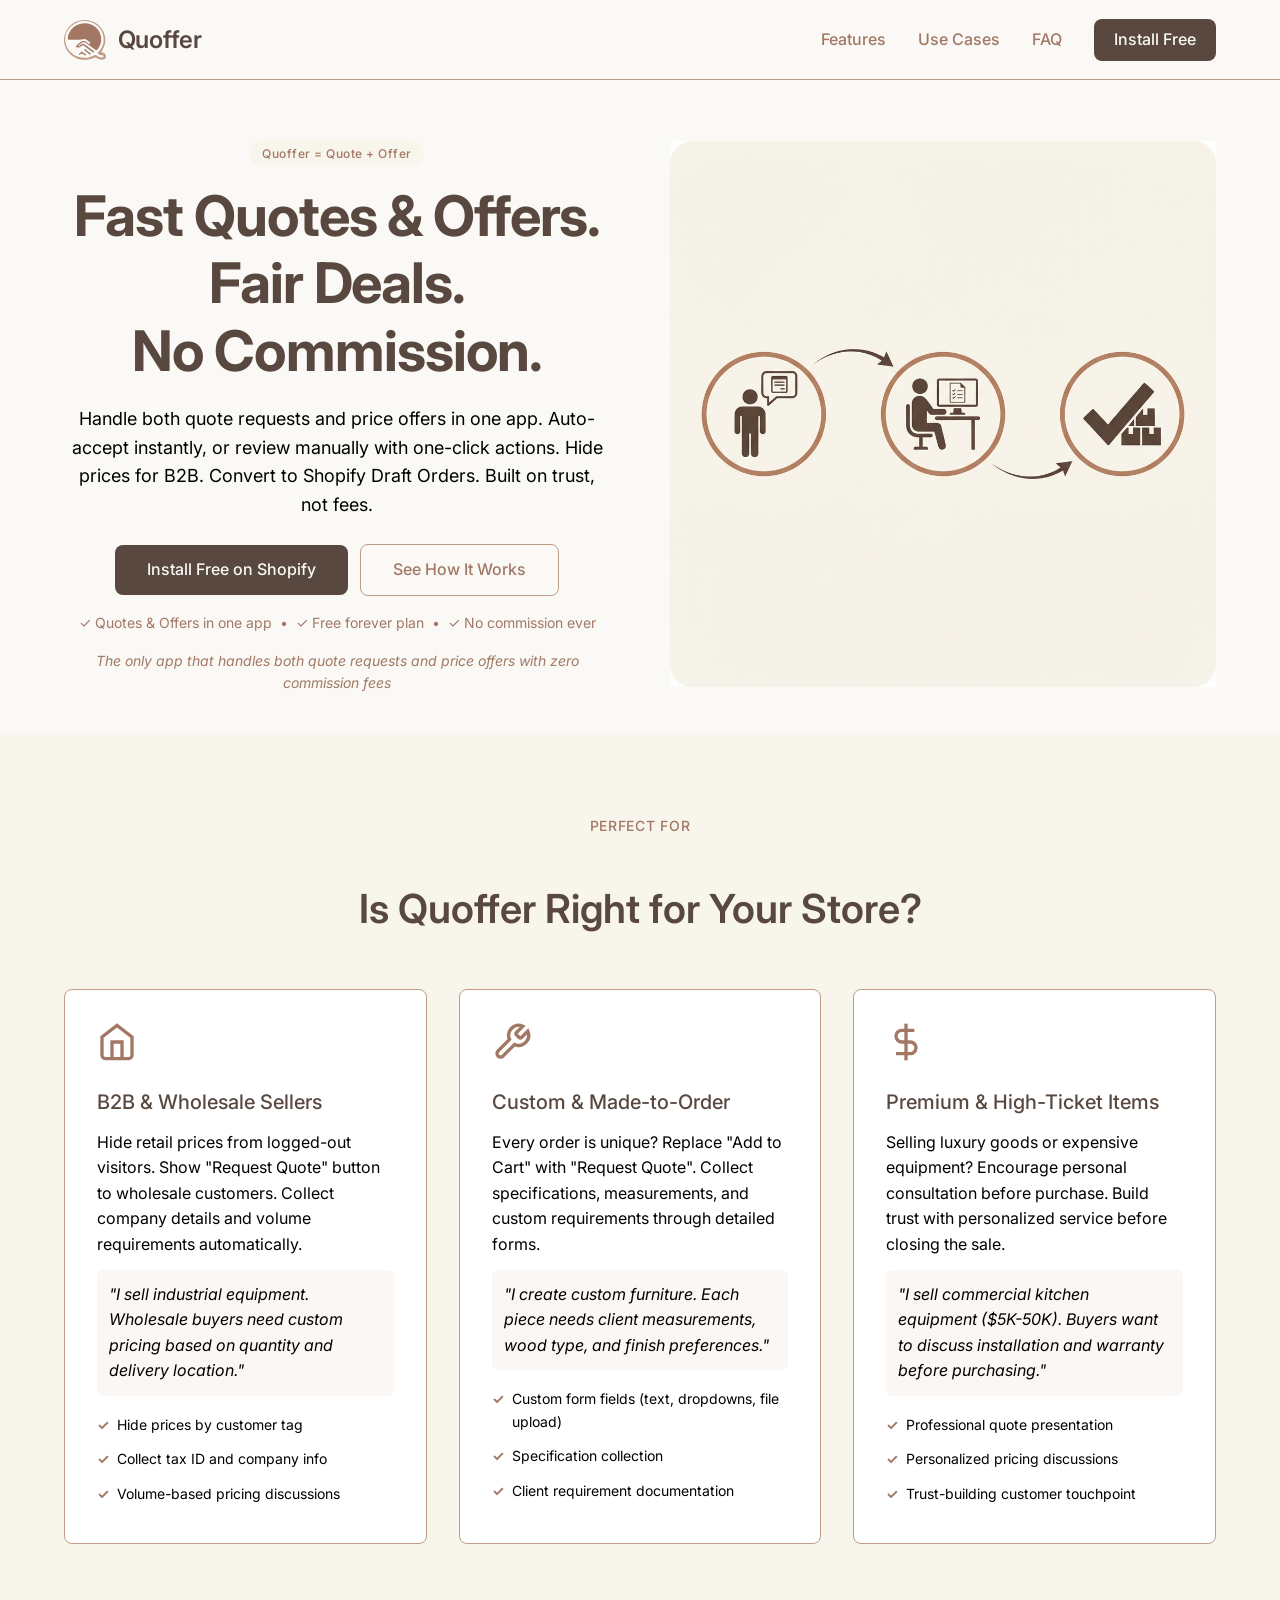
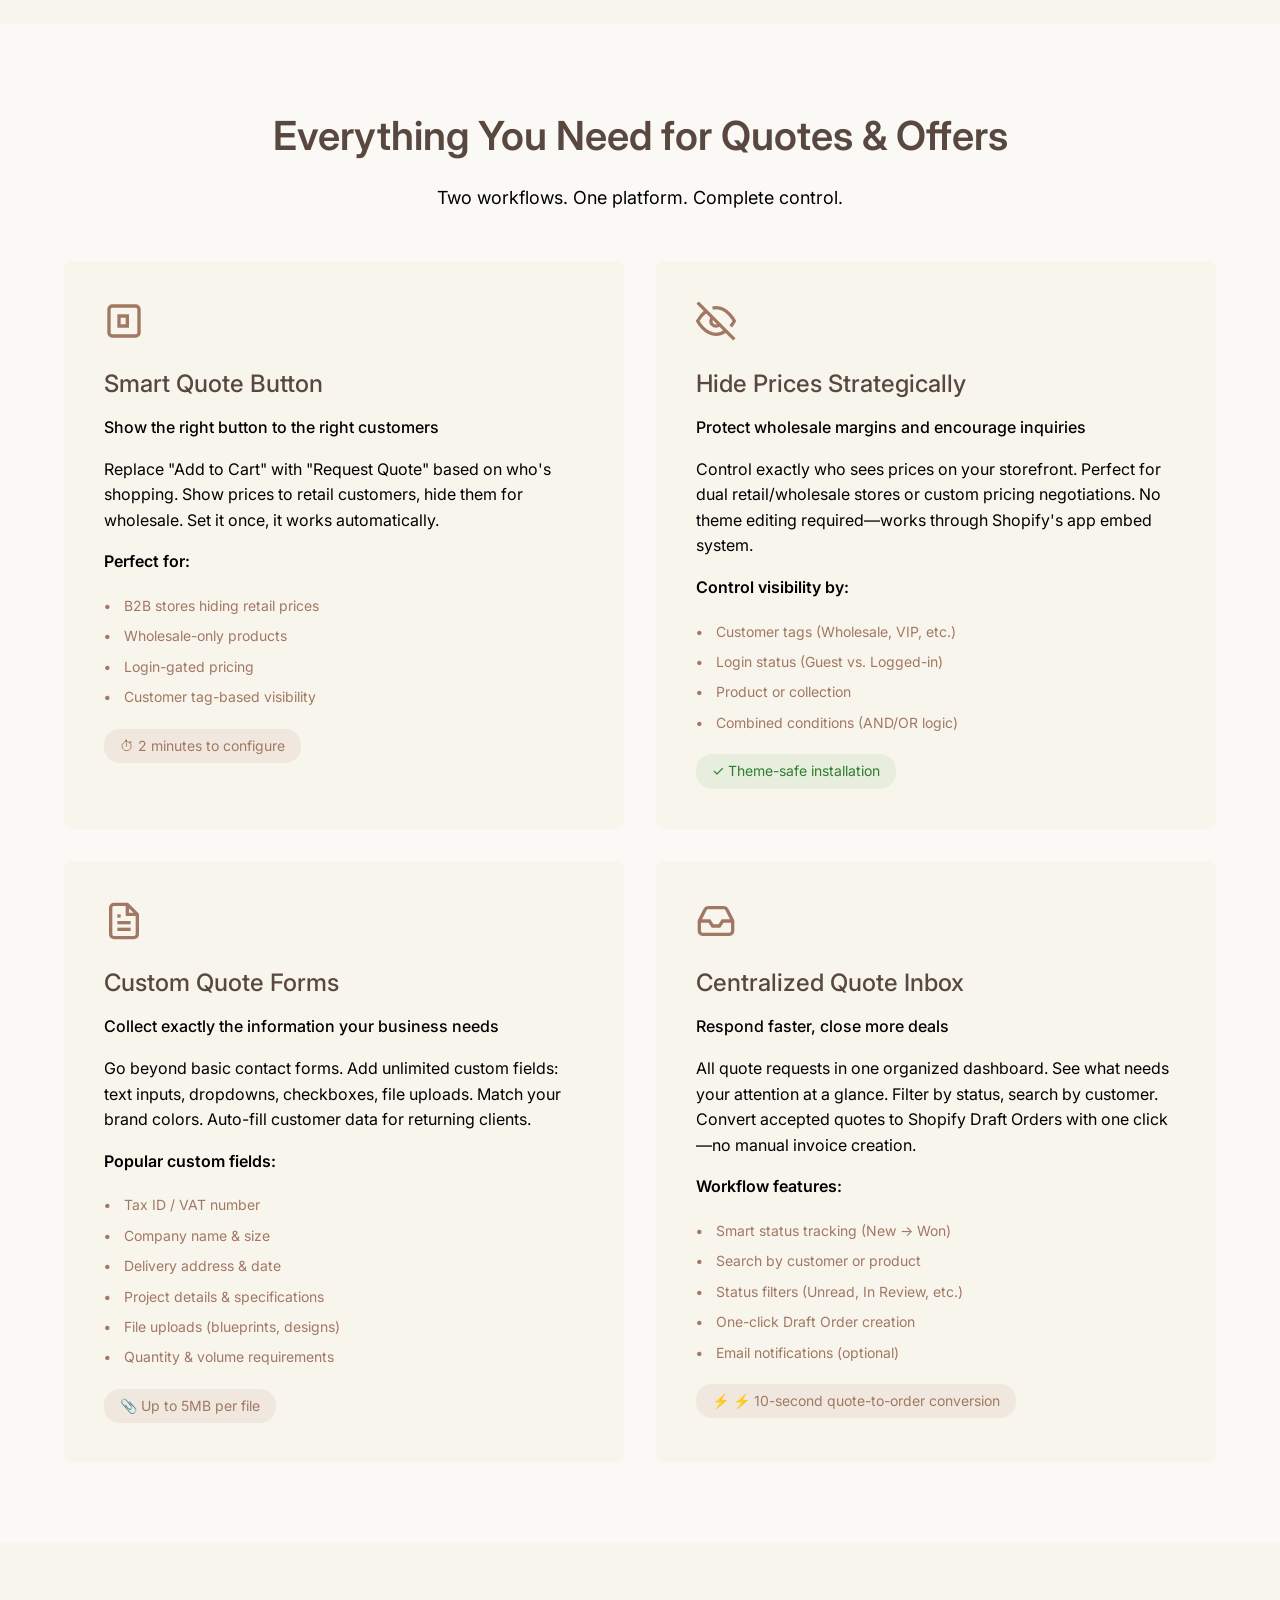
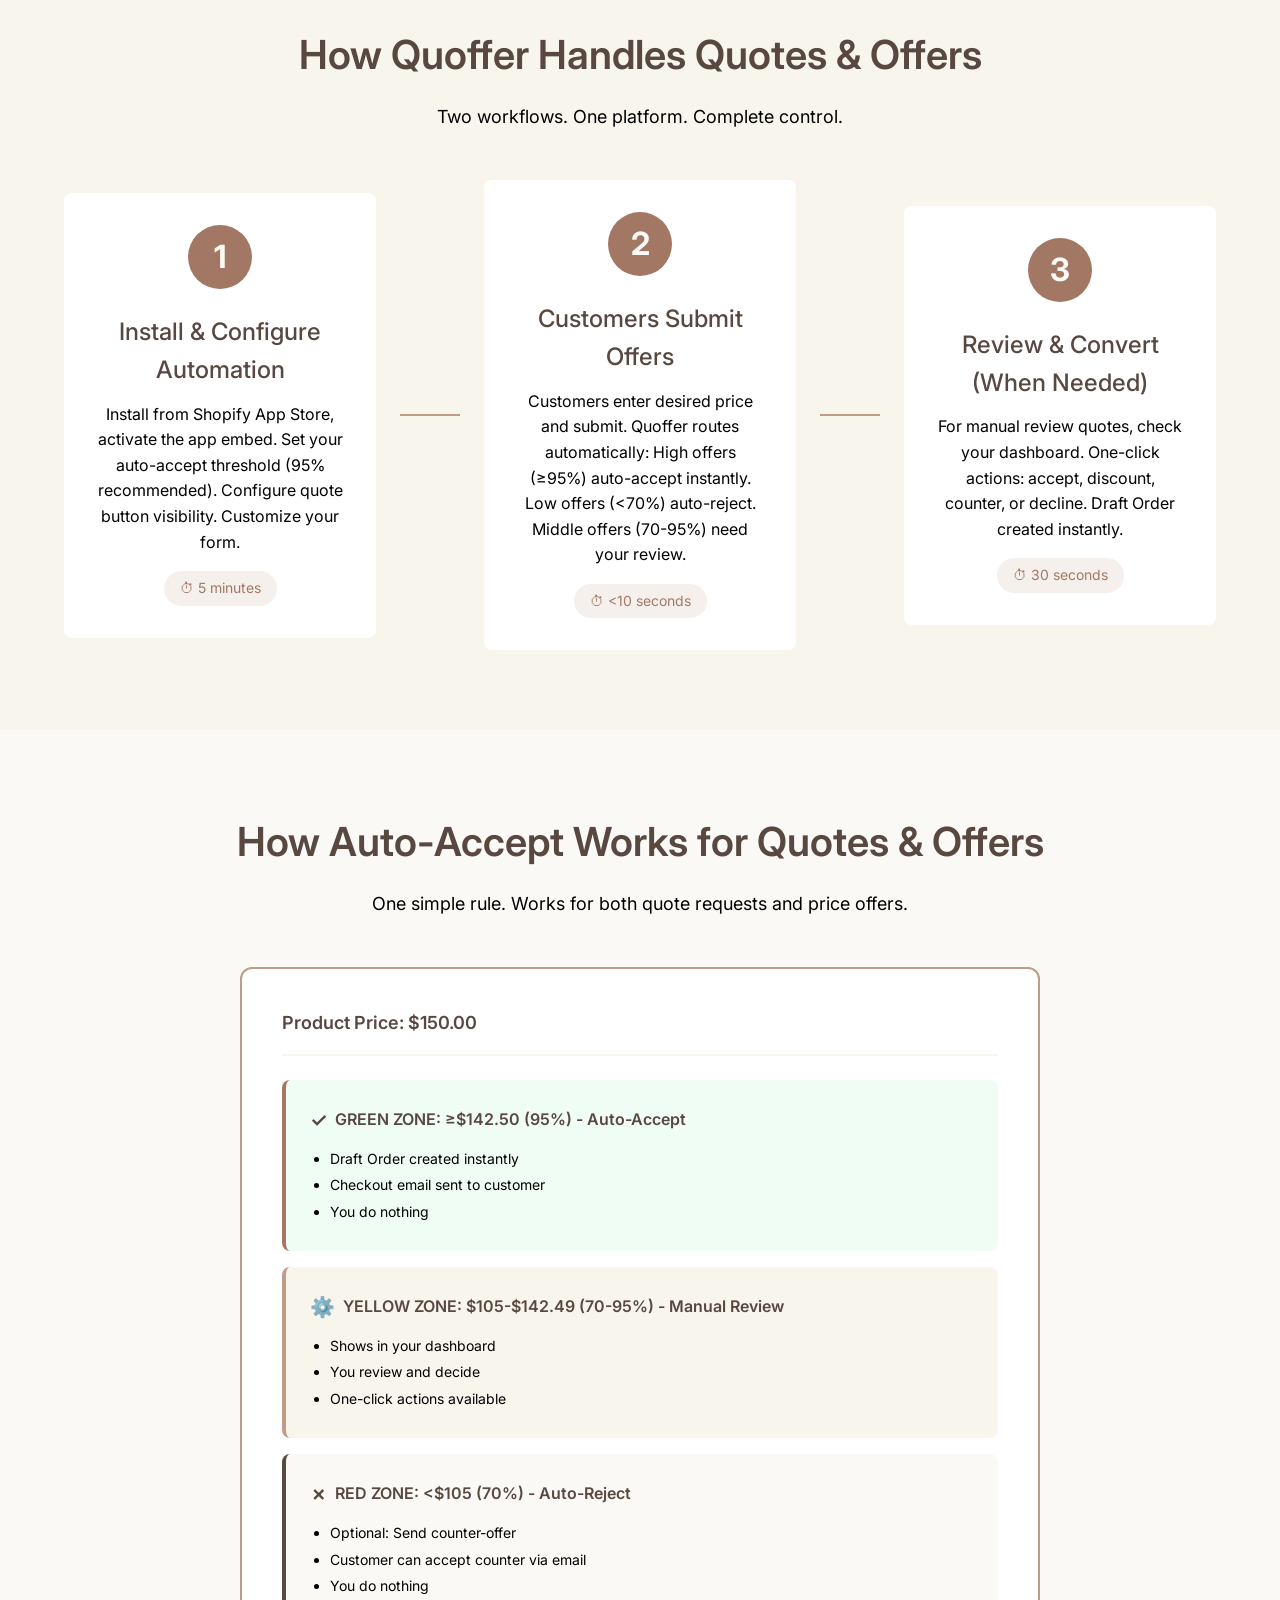
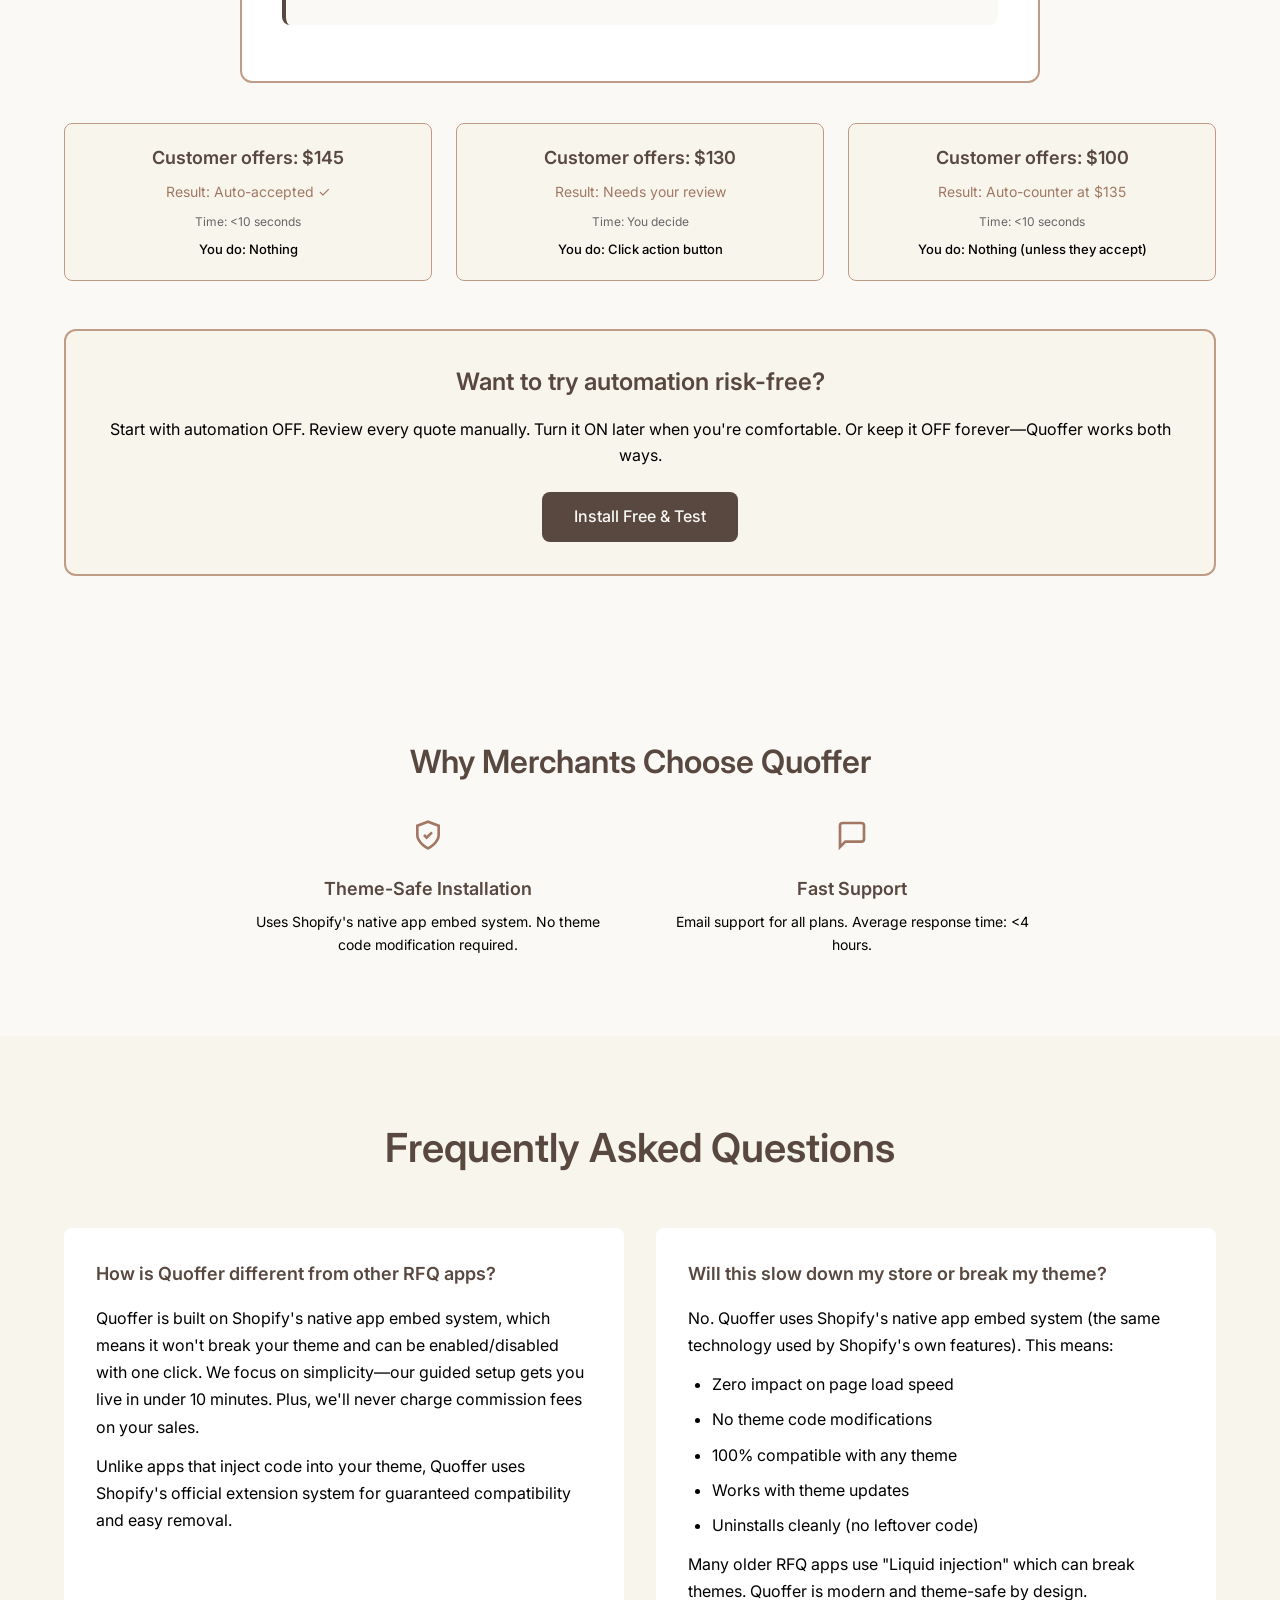
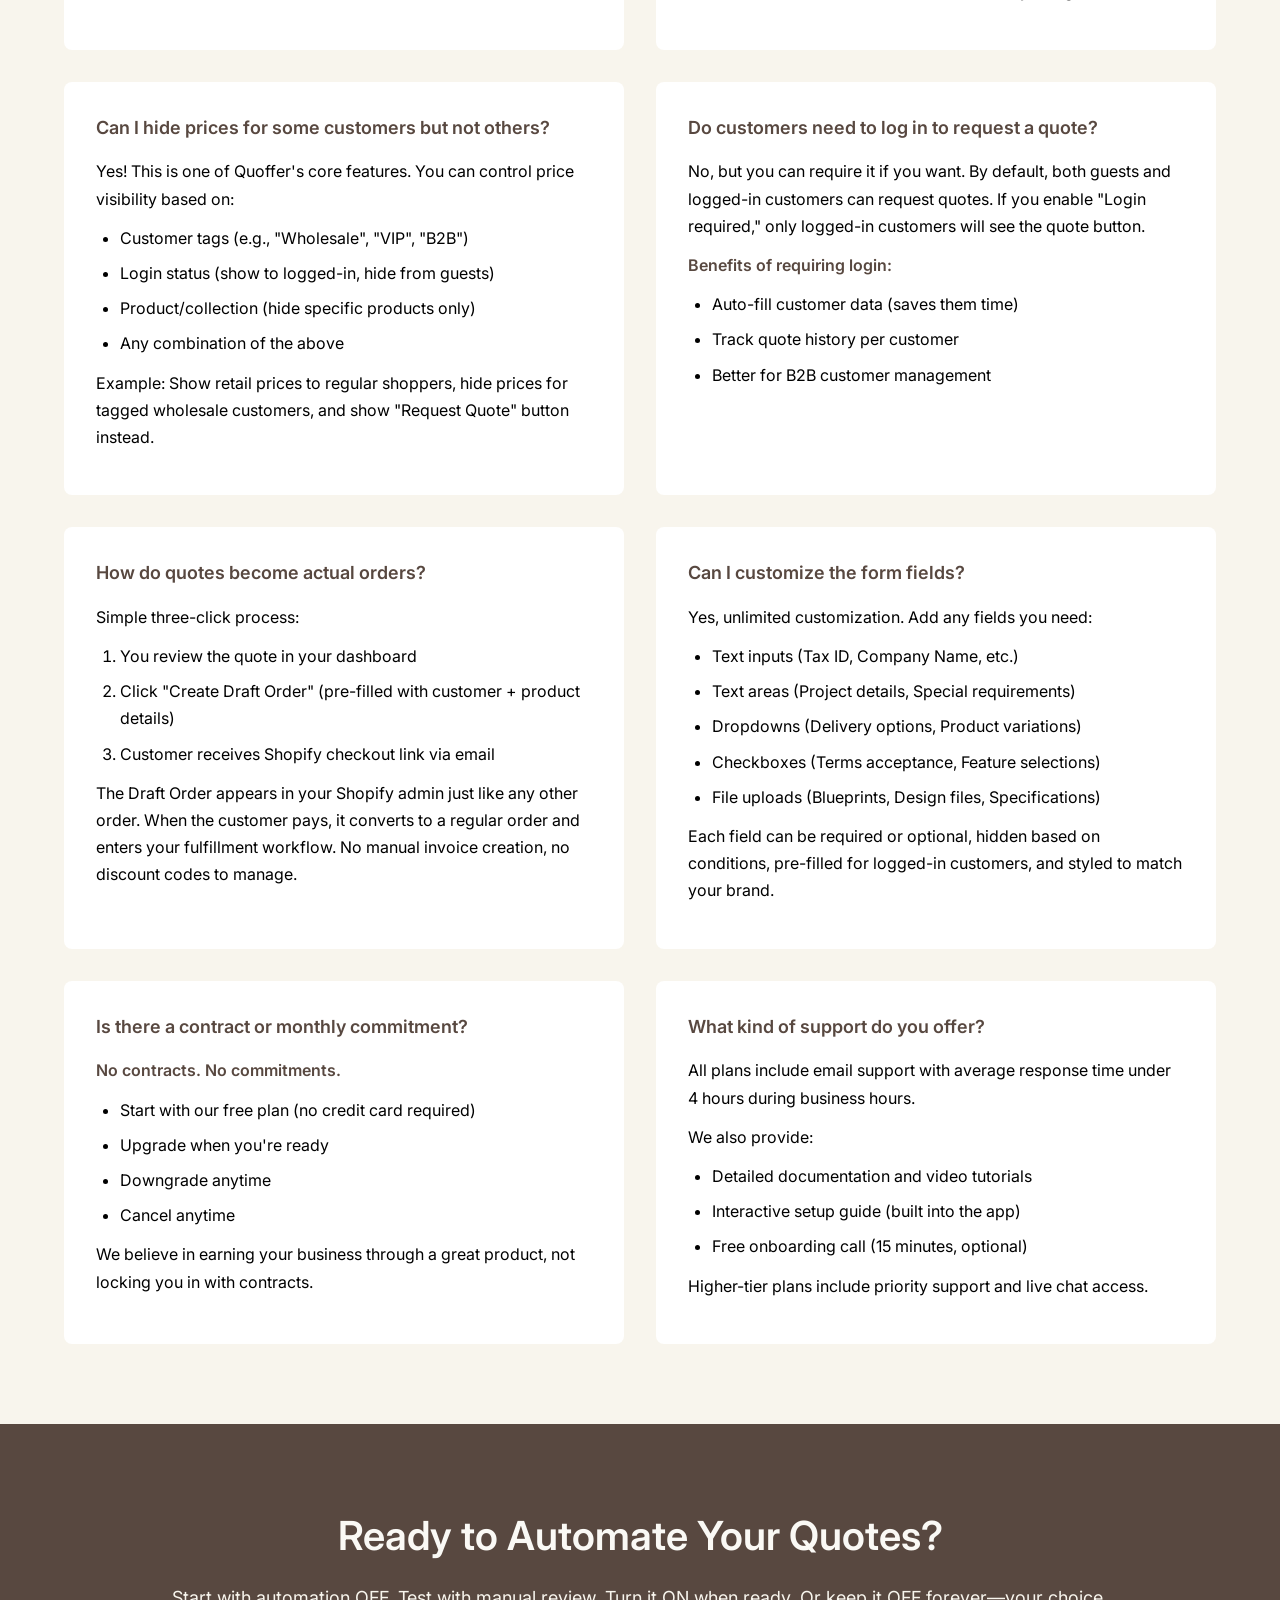
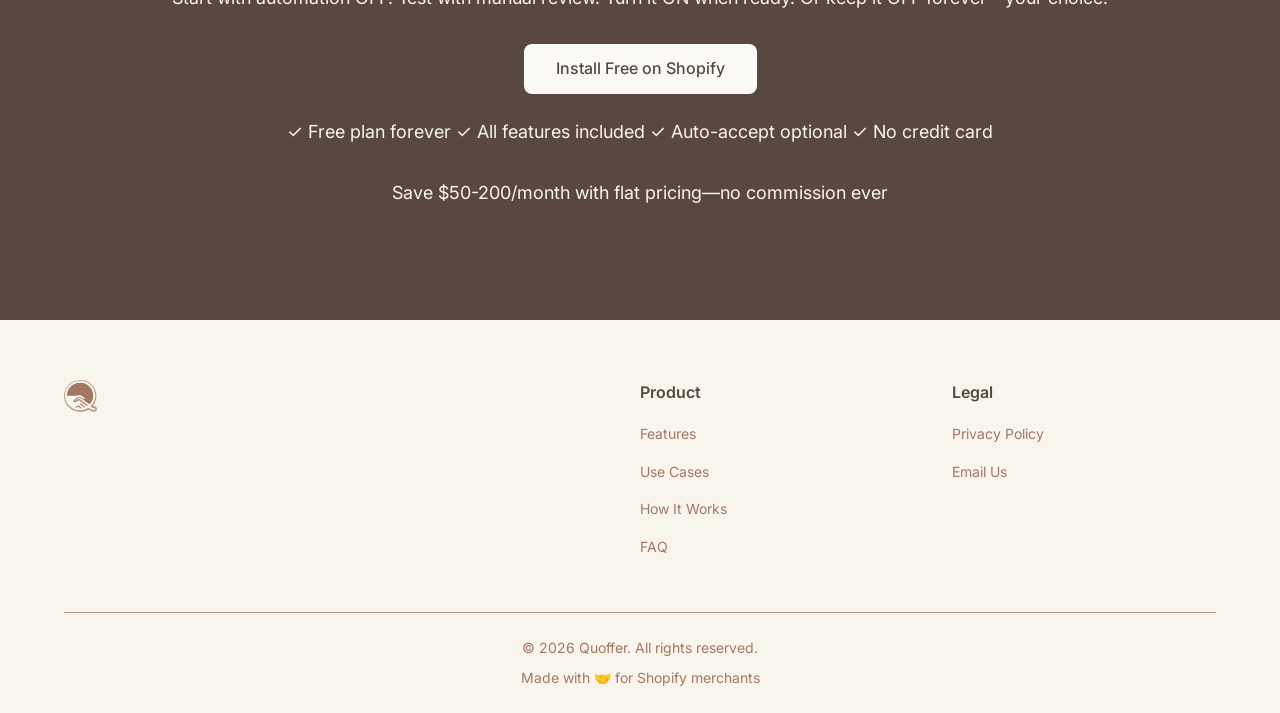
==== index.html @ 9cde5e2e "Update landing page with Quote + Offer branding - Updated hero headline: Fast Quotes & Offers. Fair " ====
<!DOCTYPE html>
<html lang="en">

<head>
    <meta charset="UTF-8">
    <meta name="viewport" content="width=device-width, initial-scale=1.0">

    <!-- Primary Meta Tags -->
    <title>Quoffer - Request for Quote App for Shopify | Hide Prices & Manage B2B Quotes</title>
    <meta name="title" content="Quoffer - Request for Quote App for Shopify | Hide Prices & Manage B2B Quotes">
    <meta name="description"
        content="Professional quote management for Shopify. Hide prices for B2B customers, collect custom requests, convert to Draft Orders. Theme-safe, 5-minute setup. Free plan available.">
    <meta name="keywords"
        content="request for quote, RFQ app, hide prices, B2B quotes, wholesale pricing, Shopify quote management, Draft Orders, theme-safe installation">

    <!-- Open Graph / Facebook -->
    <meta property="og:type" content="website">
    <meta property="og:url" content="https://quoffer.com/">
    <meta property="og:title" content="Quoffer - Request for Quote App for Shopify">
    <meta property="og:description"
        content="Hide prices for B2B customers, collect custom requests, convert to Draft Orders. Theme-safe, 5-minute setup.">
    <meta property="og:image" content="https://quoffer.com/assets/og-image.png">

    <!-- Twitter -->
    <meta property="twitter:card" content="summary_large_image">
    <meta property="twitter:url" content="https://quoffer.com/">
    <meta property="twitter:title" content="Quoffer - Request for Quote App for Shopify">
    <meta property="twitter:description"
        content="Hide prices for B2B customers, collect custom requests, convert to Draft Orders.">
    <meta property="twitter:image" content="https://quoffer.com/assets/og-image.png">

    <!-- Favicons -->
    <link rel="icon" type="image/x-icon" href="assets/favicon/favicon.ico">
    <link rel="icon" type="image/png" sizes="32x32" href="assets/favicon/favicon-32x32.png">
    <link rel="icon" type="image/png" sizes="16x16" href="assets/favicon/favicon-16x16.png">
    <link rel="apple-touch-icon" sizes="180x180" href="assets/favicon/apple-touch-icon.png">
    <link rel="manifest" href="assets/favicon/site.webmanifest">

    <!-- Fonts -->
    <link rel="preconnect" href="https://fonts.googleapis.com">
    <link rel="preconnect" href="https://fonts.gstatic.com" crossorigin>
    <link href="https://fonts.googleapis.com/css2?family=Inter:wght@400;500;600;700&display=swap" rel="stylesheet">

    <!-- Stylesheet -->
    <link rel="stylesheet" href="styles.css">

    <!-- Structured Data -->
    <script type="application/ld+json">
    {
      "@context": "https://schema.org",
      "@type": "SoftwareApplication",
      "name": "Quoffer",
      "applicationCategory": "BusinessApplication",
      "operatingSystem": "Web",
      "offers": {
        "@type": "Offer",
        "price": "0",
        "priceCurrency": "USD"
      },
      "aggregateRating": {
        "@type": "AggregateRating",
        "ratingValue": "5.0",
        "ratingCount": "100"
      },
      "description": "Professional quote management application for Shopify merchants. Hide prices, collect custom data, and convert quotes to orders seamlessly."
    }
    </script>
</head>

<body>
    <!-- Navigation -->
    <header class="nav-header" id="navigation">
        <nav class="nav-container">
            <div class="nav-logo">
                <img src="assets/Logo.svg" alt="Quoffer Logo" height="40">
                <span class="nav-logo-text">Quoffer</span>
            </div>

            <!-- Desktop Navigation -->
            <div class="nav-links">
                <a href="#features">Features</a>
                <a href="#use-cases">Use Cases</a>
                <a href="#faq">FAQ</a>
                <a href="#cta" class="nav-cta">Install Free</a>
            </div>

            <!-- Mobile Menu Button -->
            <button class="mobile-menu-btn" aria-label="Toggle menu" id="mobileMenuBtn">
                <svg class="menu-icon" width="24" height="24" viewBox="0 0 24 24" fill="none" stroke="currentColor"
                    stroke-width="2">
                    <line x1="3" y1="12" x2="21" y2="12"></line>
                    <line x1="3" y1="6" x2="21" y2="6"></line>
                    <line x1="3" y1="18" x2="21" y2="18"></line>
                </svg>
                <svg class="close-icon hidden" width="24" height="24" viewBox="0 0 24 24" fill="none"
                    stroke="currentColor" stroke-width="2">
                    <line x1="18" y1="6" x2="6" y2="18"></line>
                    <line x1="6" y1="6" x2="18" y2="18"></line>
                </svg>
            </button>
        </nav>

        <!-- Mobile Menu -->
        <div class="mobile-menu hidden" id="mobileMenu">
            <a href="#features">Features</a>
            <a href="#use-cases">Use Cases</a>
            <a href="#faq">FAQ</a>
            <a href="#cta" class="mobile-cta">Install Free</a>
        </div>
    </header>

    <main>
        <!-- Hero Section -->
        <section class="hero-section">
            <div class="container">
                <div class="hero-wrapper">
                    <div class="hero-content">
                        <div class="brand-explainer">Quoffer = Quote + Offer</div>
                        <h1 class="hero-title">Fast Quotes & Offers.<br>Fair Deals.<br>No Commission.</h1>
                        <p class="hero-subtitle">
                            Handle both quote requests and price offers in one app.
                            Auto-accept instantly, or review manually with one-click actions.
                            Hide prices for B2B. Convert to Shopify Draft Orders.
                            Built on trust, not fees.
                        </p>
                        <div class="cta-group">
                            <a href="#cta" class="btn btn-primary">Install Free on Shopify</a>
                            <a href="#how-it-works" class="btn btn-secondary">See How It Works</a>
                        </div>
                        <p class="trust-line">✓ Quotes & Offers in one app &nbsp;•&nbsp; ✓ Free forever plan
                            &nbsp;•&nbsp; ✓ No commission ever</p>
                        <p class="social-proof">The only app that handles both quote requests and price offers with zero
                            commission fees</p>
                    </div>
                    <div class="hero-visual">
                        <img src="assets/hero-workflow.png"
                            alt="Quoffer handling both quote requests and price offers in one unified platform"
                            loading="eager">
                    </div>
                </div>
            </div>
        </section>

        <!-- Use Cases Section -->
        <section class="use-cases-section" id="use-cases">
            <div class="container">
                <p class="section-label">Perfect For</p>
                <h2 class="section-heading">Is Quoffer Right for Your Store?</h2>

                <div class="use-cases-grid">
                    <!-- Use Case 1: B2B & Wholesale -->
                    <div class="use-case-card">
                        <svg class="use-case-icon" width="40" height="40" viewBox="0 0 24 24" fill="none"
                            stroke="currentColor" stroke-width="2">
                            <path d="M3 9l9-7 9 7v11a2 2 0 0 1-2 2H5a2 2 0 0 1-2-2z"></path>
                            <polyline points="9 22 9 12 15 12 15 22"></polyline>
                        </svg>
                        <h3>B2B & Wholesale Sellers</h3>
                        <p>Hide retail prices from logged-out visitors. Show "Request Quote" button to wholesale
                            customers. Collect company details and volume requirements automatically.</p>
                        <p class="use-case-example">"I sell industrial equipment. Wholesale buyers need custom pricing
                            based on quantity and delivery location."</p>
                        <ul class="use-case-list">
                            <li>Hide prices by customer tag</li>
                            <li>Collect tax ID and company info</li>
                            <li>Volume-based pricing discussions</li>
                        </ul>
                    </div>

                    <!-- Use Case 2: Custom Products -->
                    <div class="use-case-card">
                        <svg class="use-case-icon" width="40" height="40" viewBox="0 0 24 24" fill="none"
                            stroke="currentColor" stroke-width="2">
                            <path
                                d="M14.7 6.3a1 1 0 0 0 0 1.4l1.6 1.6a1 1 0 0 0 1.4 0l3.77-3.77a6 6 0 0 1-7.94 7.94l-6.91 6.91a2.12 2.12 0 0 1-3-3l6.91-6.91a6 6 0 0 1 7.94-7.94l-3.76 3.76z">
                            </path>
                        </svg>
                        <h3>Custom & Made-to-Order</h3>
                        <p>Every order is unique? Replace "Add to Cart" with "Request Quote". Collect specifications,
                            measurements, and custom requirements through detailed forms.</p>
                        <p class="use-case-example">"I create custom furniture. Each piece needs client measurements,
                            wood type, and finish preferences."</p>
                        <ul class="use-case-list">
                            <li>Custom form fields (text, dropdowns, file upload)</li>
                            <li>Specification collection</li>
                            <li>Client requirement documentation</li>
                        </ul>
                    </div>

                    <!-- Use Case 3: High-Value Items -->
                    <div class="use-case-card">
                        <svg class="use-case-icon" width="40" height="40" viewBox="0 0 24 24" fill="none"
                            stroke="currentColor" stroke-width="2">
                            <line x1="12" y1="1" x2="12" y2="23"></line>
                            <path d="M17 5H9.5a3.5 3.5 0 0 0 0 7h5a3.5 3.5 0 0 1 0 7H6"></path>
                        </svg>
                        <h3>Premium & High-Ticket Items</h3>
                        <p>Selling luxury goods or expensive equipment? Encourage personal consultation before purchase.
                            Build trust with personalized service before closing the sale.</p>
                        <p class="use-case-example">"I sell commercial kitchen equipment ($5K-50K). Buyers want to
                            discuss installation and warranty before purchasing."</p>
                        <ul class="use-case-list">
                            <li>Professional quote presentation</li>
                            <li>Personalized pricing discussions</li>
                            <li>Trust-building customer touchpoint</li>
                        </ul>
                    </div>
                </div>
            </div>
        </section>

        <!-- Features Grid -->
        <section class="features-section" id="features">
            <div class="container">
                <h2 class="section-heading">Everything You Need for Quotes & Offers</h2>
                <p class="section-subheading">Two workflows. One platform. Complete control.</p>

                <div class="features-grid">
                    <!-- Feature 1 -->
                    <div class="feature-card">
                        <svg class="feature-icon" width="40" height="40" viewBox="0 0 24 24" fill="none"
                            stroke="currentColor" stroke-width="2">
                            <path d="M9 9h5v6H9z"></path>
                            <path d="M3 5a2 2 0 0 1 2-2h14a2 2 0 0 1 2 2v14a2 2 0 0 1-2 2H5a2 2 0 0 1-2-2V5z"></path>
                        </svg>
                        <h3>Smart Quote Button</h3>
                        <p class="benefit-headline">Show the right button to the right customers</p>
                        <p>Replace "Add to Cart" with "Request Quote" based on who's shopping. Show prices to retail
                            customers, hide them for wholesale. Set it once, it works automatically.</p>
                        <p class="feature-details-label">Perfect for:</p>
                        <ul class="feature-list">
                            <li>B2B stores hiding retail prices</li>
                            <li>Wholesale-only products</li>
                            <li>Login-gated pricing</li>
                            <li>Customer tag-based visibility</li>
                        </ul>
                        <span class="setup-badge">⏱ 2 minutes to configure</span>
                    </div>

                    <!-- Feature 2 -->
                    <div class="feature-card">
                        <svg class="feature-icon" width="40" height="40" viewBox="0 0 24 24" fill="none"
                            stroke="currentColor" stroke-width="2">
                            <path
                                d="M17.94 17.94A10.07 10.07 0 0 1 12 20c-7 0-11-8-11-8a18.45 18.45 0 0 1 5.06-5.94M9.9 4.24A9.12 9.12 0 0 1 12 4c7 0 11 8 11 8a18.5 18.5 0 0 1-2.16 3.19m-6.72-1.07a3 3 0 1 1-4.24-4.24">
                            </path>
                            <line x1="1" y1="1" x2="23" y2="23"></line>
                        </svg>
                        <h3>Hide Prices Strategically</h3>
                        <p class="benefit-headline">Protect wholesale margins and encourage inquiries</p>
                        <p>Control exactly who sees prices on your storefront. Perfect for dual retail/wholesale stores
                            or custom pricing negotiations. No theme editing required—works through Shopify's app embed
                            system.</p>
                        <p class="feature-details-label">Control visibility by:</p>
                        <ul class="feature-list">
                            <li>Customer tags (Wholesale, VIP, etc.)</li>
                            <li>Login status (Guest vs. Logged-in)</li>
                            <li>Product or collection</li>
                            <li>Combined conditions (AND/OR logic)</li>
                        </ul>
                        <span class="setup-badge theme-safe">✓ Theme-safe installation</span>
                    </div>

                    <!-- Feature 3 -->
                    <div class="feature-card">
                        <svg class="feature-icon" width="40" height="40" viewBox="0 0 24 24" fill="none"
                            stroke="currentColor" stroke-width="2">
                            <path d="M14 2H6a2 2 0 0 0-2 2v16a2 2 0 0 0 2 2h12a2 2 0 0 0 2-2V8z"></path>
                            <polyline points="14 2 14 8 20 8"></polyline>
                            <line x1="16" y1="13" x2="8" y2="13"></line>
                            <line x1="16" y1="17" x2="8" y2="17"></line>
                            <polyline points="10 9 9 9 8 9"></polyline>
                        </svg>
                        <h3>Custom Quote Forms</h3>
                        <p class="benefit-headline">Collect exactly the information your business needs</p>
                        <p>Go beyond basic contact forms. Add unlimited custom fields: text inputs, dropdowns,
                            checkboxes, file uploads. Match your brand colors. Auto-fill customer data for returning
                            clients.</p>
                        <p class="feature-details-label">Popular custom fields:</p>
                        <ul class="feature-list">
                            <li>Tax ID / VAT number</li>
                            <li>Company name & size</li>
                            <li>Delivery address & date</li>
                            <li>Project details & specifications</li>
                            <li>File uploads (blueprints, designs)</li>
                            <li>Quantity & volume requirements</li>
                        </ul>
                        <span class="setup-badge">📎 Up to 5MB per file</span>
                    </div>

                    <!-- Feature 4 -->
                    <div class="feature-card">
                        <svg class="feature-icon" width="40" height="40" viewBox="0 0 24 24" fill="none"
                            stroke="currentColor" stroke-width="2">
                            <polyline points="22 12 16 12 14 15 10 15 8 12 2 12"></polyline>
                            <path
                                d="M5.45 5.11L2 12v6a2 2 0 0 0 2 2h16a2 2 0 0 0 2-2v-6l-3.45-6.89A2 2 0 0 0 16.76 4H7.24a2 2 0 0 0-1.79 1.11z">
                            </path>
                        </svg>
                        <h3>Centralized Quote Inbox</h3>
                        <p class="benefit-headline">Respond faster, close more deals</p>
                        <p>All quote requests in one organized dashboard. See what needs your attention at a glance.
                            Filter by status, search by customer. Convert accepted quotes to Shopify Draft Orders with
                            one click—no manual invoice creation.</p>
                        <p class="feature-details-label">Workflow features:</p>
                        <ul class="feature-list">
                            <li>Smart status tracking (New → Won)</li>
                            <li>Search by customer or product</li>
                            <li>Status filters (Unread, In Review, etc.)</li>
                            <li>One-click Draft Order creation</li>
                            <li>Email notifications (optional)</li>
                        </ul>
                        <span class="setup-badge speed">⚡ 10-second quote-to-order conversion</span>
                    </div>
                </div>
            </div>
        </section>

        <!-- How It Works -->
        <section class="how-it-works-section" id="how-it-works">
            <div class="container">
                <h2 class="section-heading">How Quoffer Handles Quotes & Offers</h2>
                <p class="section-subheading">Two workflows. One platform. Complete control.</p>

                <div class="steps-container">
                    <div class="step-card">
                        <div class="step-number">1</div>
                        <h3>Install & Configure Automation</h3>
                        <p>Install from Shopify App Store, activate the app embed. Set your auto-accept threshold (95%
                            recommended). Configure quote button visibility. Customize your form.</p>
                        <span class="time-badge">⏱ 5 minutes</span>
                    </div>

                    <div class="step-connector"></div>

                    <div class="step-card">
                        <div class="step-number">2</div>
                        <h3>Customers Submit Offers</h3>
                        <p>Customers enter desired price and submit. Quoffer routes automatically: High offers (≥95%)
                            auto-accept instantly. Low offers (&lt;70%) auto-reject. Middle offers (70-95%) need your
                            review.</p>
                        <span class="time-badge">⏱ &lt;10 seconds</span>
                    </div>

                    <div class="step-connector"></div>

                    <div class="step-card">
                        <div class="step-number">3</div>
                        <h3>Review & Convert (When Needed)</h3>
                        <p>For manual review quotes, check your dashboard. One-click actions: accept, discount, counter,
                            or decline. Draft Order created instantly.</p>
                        <span class="time-badge">⏱ 30 seconds</span>
                    </div>
                </div>
            </div>
        </section>

        <!-- Automation Explainer Section -->
        <section class="automation-explainer-section">
            <div class="container">
                <h2 class="section-heading">How Auto-Accept Works for Quotes & Offers</h2>
                <p class="section-subheading">One simple rule. Works for both quote requests and price offers.</p>

                <div class="threshold-diagram">
                    <div class="threshold-product">Product Price: $150.00</div>

                    <div class="zone-card green">
                        <div class="zone-title">
                            <span class="zone-icon">✓</span>
                            <span>GREEN ZONE: ≥$142.50 (95%) - Auto-Accept</span>
                        </div>
                        <div class="zone-description">
                            <ul>
                                <li>Draft Order created instantly</li>
                                <li>Checkout email sent to customer</li>
                                <li>You do nothing</li>
                            </ul>
                        </div>
                    </div>

                    <div class="zone-card yellow">
                        <div class="zone-title">
                            <span class="zone-icon">⚙️</span>
                            <span>YELLOW ZONE: $105-$142.49 (70-95%) - Manual Review</span>
                        </div>
                        <div class="zone-description">
                            <ul>
                                <li>Shows in your dashboard</li>
                                <li>You review and decide</li>
                                <li>One-click actions available</li>
                            </ul>
                        </div>
                    </div>

                    <div class="zone-card red">
                        <div class="zone-title">
                            <span class="zone-icon">✗</span>
                            <span>RED ZONE: &lt;$105 (70%) - Auto-Reject</span>
                        </div>
                        <div class="zone-description">
                            <ul>
                                <li>Optional: Send counter-offer</li>
                                <li>Customer can accept counter via email</li>
                                <li>You do nothing</li>
                            </ul>
                        </div>
                    </div>
                </div>

                <div class="automation-examples">
                    <div class="example-card">
                        <div class="example-offer">Customer offers: $145</div>
                        <div class="example-result">Result: Auto-accepted ✓</div>
                        <div class="example-time">Time: &lt;10 seconds</div>
                        <div class="example-action">You do: Nothing</div>
                    </div>
                    <div class="example-card">
                        <div class="example-offer">Customer offers: $130</div>
                        <div class="example-result">Result: Needs your review</div>
                        <div class="example-time">Time: You decide</div>
                        <div class="example-action">You do: Click action button</div>
                    </div>
                    <div class="example-card">
                        <div class="example-offer">Customer offers: $100</div>
                        <div class="example-result">Result: Auto-counter at $135</div>
                        <div class="example-time">Time: &lt;10 seconds</div>
                        <div class="example-action">You do: Nothing (unless they accept)</div>
                    </div>
                </div>

                <div class="automation-cta-box">
                    <h3>Want to try automation risk-free?</h3>
                    <p>Start with automation OFF. Review every quote manually. Turn it ON later when you're comfortable.
                        Or keep it OFF forever—Quoffer works both ways.</p>
                    <a href="#cta" class="btn btn-primary">Install Free & Test</a>
                </div>
            </div>
        </section>

        <!-- Social Proof Section -->
        <section class="social-proof-section">
            <div class="container">
                <h2 class="section-heading-small">Why Merchants Choose Quoffer</h2>

                <div class="trust-badges-grid-two">
                    <div class="trust-badge">
                        <svg class="trust-icon" width="32" height="32" viewBox="0 0 24 24" fill="none"
                            stroke="currentColor" stroke-width="2">
                            <path d="M12 22s8-4 8-10V5l-8-3-8 3v7c0 6 8 10 8 10z"></path>
                            <path d="M9 12l2 2 4-4"></path>
                        </svg>
                        <h4>Theme-Safe Installation</h4>
                        <p>Uses Shopify's native app embed system. No theme code modification required.</p>
                    </div>

                    <div class="trust-badge">
                        <svg class="trust-icon" width="32" height="32" viewBox="0 0 24 24" fill="none"
                            stroke="currentColor" stroke-width="2">
                            <path d="M21 15a2 2 0 0 1-2 2H7l-4 4V5a2 2 0 0 1 2-2h14a2 2 0 0 1 2 2z"></path>
                        </svg>
                        <h4>Fast Support</h4>
                        <p>Email support for all plans. Average response time: &lt;4 hours.</p>
                    </div>
                </div>
            </div>
        </section>

        <!-- FAQ Section -->
        <section class="faq-section" id="faq">
            <div class="container">
                <h2 class="section-heading">Frequently Asked Questions</h2>

                <div class="faq-grid">
                    <div class="faq-item">
                        <h3 class="faq-question">How is Quoffer different from other RFQ apps?</h3>
                        <div class="faq-answer">
                            <p>Quoffer is built on Shopify's native app embed system, which means it won't break your
                                theme and can be enabled/disabled with one click. We focus on simplicity—our guided
                                setup gets you live in under 10 minutes. Plus, we'll never charge commission fees on
                                your sales.</p>
                            <p>Unlike apps that inject code into your theme, Quoffer uses Shopify's official extension
                                system for guaranteed compatibility and easy removal.</p>
                        </div>
                    </div>

                    <div class="faq-item">
                        <h3 class="faq-question">Will this slow down my store or break my theme?</h3>
                        <div class="faq-answer">
                            <p>No. Quoffer uses Shopify's native app embed system (the same technology used by Shopify's
                                own features). This means:</p>
                            <ul>
                                <li>Zero impact on page load speed</li>
                                <li>No theme code modifications</li>
                                <li>100% compatible with any theme</li>
                                <li>Works with theme updates</li>
                                <li>Uninstalls cleanly (no leftover code)</li>
                            </ul>
                            <p>Many older RFQ apps use "Liquid injection" which can break themes. Quoffer is modern and
                                theme-safe by design.</p>
                        </div>
                    </div>

                    <div class="faq-item">
                        <h3 class="faq-question">Can I hide prices for some customers but not others?</h3>
                        <div class="faq-answer">
                            <p>Yes! This is one of Quoffer's core features. You can control price visibility based on:
                            </p>
                            <ul>
                                <li>Customer tags (e.g., "Wholesale", "VIP", "B2B")</li>
                                <li>Login status (show to logged-in, hide from guests)</li>
                                <li>Product/collection (hide specific products only)</li>
                                <li>Any combination of the above</li>
                            </ul>
                            <p>Example: Show retail prices to regular shoppers, hide prices for tagged wholesale
                                customers, and show "Request Quote" button instead.</p>
                        </div>
                    </div>

                    <div class="faq-item">
                        <h3 class="faq-question">Do customers need to log in to request a quote?</h3>
                        <div class="faq-answer">
                            <p>No, but you can require it if you want. By default, both guests and logged-in customers
                                can request quotes. If you enable "Login required," only logged-in customers will see
                                the quote button.</p>
                            <p><strong>Benefits of requiring login:</strong></p>
                            <ul>
                                <li>Auto-fill customer data (saves them time)</li>
                                <li>Track quote history per customer</li>
                                <li>Better for B2B customer management</li>
                            </ul>
                        </div>
                    </div>

                    <div class="faq-item">
                        <h3 class="faq-question">How do quotes become actual orders?</h3>
                        <div class="faq-answer">
                            <p>Simple three-click process:</p>
                            <ol>
                                <li>You review the quote in your dashboard</li>
                                <li>Click "Create Draft Order" (pre-filled with customer + product details)</li>
                                <li>Customer receives Shopify checkout link via email</li>
                            </ol>
                            <p>The Draft Order appears in your Shopify admin just like any other order. When the
                                customer pays, it converts to a regular order and enters your fulfillment workflow. No
                                manual invoice creation, no discount codes to manage.</p>
                        </div>
                    </div>

                    <div class="faq-item">
                        <h3 class="faq-question">Can I customize the form fields?</h3>
                        <div class="faq-answer">
                            <p>Yes, unlimited customization. Add any fields you need:</p>
                            <ul>
                                <li>Text inputs (Tax ID, Company Name, etc.)</li>
                                <li>Text areas (Project details, Special requirements)</li>
                                <li>Dropdowns (Delivery options, Product variations)</li>
                                <li>Checkboxes (Terms acceptance, Feature selections)</li>
                                <li>File uploads (Blueprints, Design files, Specifications)</li>
                            </ul>
                            <p>Each field can be required or optional, hidden based on conditions, pre-filled for
                                logged-in customers, and styled to match your brand.</p>
                        </div>
                    </div>

                    <div class="faq-item">
                        <h3 class="faq-question">Is there a contract or monthly commitment?</h3>
                        <div class="faq-answer">
                            <p><strong>No contracts. No commitments.</strong></p>
                            <ul>
                                <li>Start with our free plan (no credit card required)</li>
                                <li>Upgrade when you're ready</li>
                                <li>Downgrade anytime</li>
                                <li>Cancel anytime</li>
                            </ul>
                            <p>We believe in earning your business through a great product, not locking you in with
                                contracts.</p>
                        </div>
                    </div>

                    <div class="faq-item">
                        <h3 class="faq-question">What kind of support do you offer?</h3>
                        <div class="faq-answer">
                            <p>All plans include email support with average response time under 4 hours during business
                                hours.</p>
                            <p>We also provide:</p>
                            <ul>
                                <li>Detailed documentation and video tutorials</li>
                                <li>Interactive setup guide (built into the app)</li>
                                <li>Free onboarding call (15 minutes, optional)</li>
                            </ul>
                            <p>Higher-tier plans include priority support and live chat access.</p>
                        </div>
                    </div>
                </div>
            </div>
        </section>

        <!-- Final CTA -->
        <section class="final-cta-section" id="cta">
            <div class="container">
                <h2>Ready to Automate Your Quotes?</h2>
                <p>Start with automation OFF. Test with manual review. Turn it ON when ready. Or keep it OFF
                    forever—your choice.</p>
                <a href="https://apps.shopify.com/quoffer" target="_blank" rel="noopener" class="btn btn-light">Install
                    Free on Shopify</a>
                <p class="trust-line">✓ Free plan forever ✓ All features included ✓ Auto-accept optional ✓ No credit
                    card</p>
                <p class="install-note">Save $50-200/month with flat pricing—no commission ever</p>
            </div>
        </section>
    </main>

    <!-- Footer -->
    <footer class="footer">
        <div class="container">
            <div class="footer-grid-enhanced">
                <div class="footer-col">
                    <img src="assets/Logo.svg" alt="Quoffer Logo" height="32" class="footer-logo">
                </div>

                <div class="footer-col">
                    <h4>Product</h4>
                    <ul>
                        <li><a href="#features">Features</a></li>
                        <li><a href="#use-cases">Use Cases</a></li>
                        <li><a href="#how-it-works">How It Works</a></li>
                        <li><a href="#faq">FAQ</a></li>
                    </ul>
                </div>

                <div class="footer-col">
                    <h4>Legal</h4>
                    <ul>
                        <li><a href="privacy-policy.html">Privacy Policy</a></li>
                        <li><a href="mailto:hello@quoffer.com">Email Us</a></li>
                    </ul>
                </div>
            </div>

            <div class="footer-bottom">
                <p>&copy; 2026 Quoffer. All rights reserved.</p>
                <p class="footer-love">Made with 🤝 for Shopify merchants</p>
            </div>
        </div>
    </footer>

    <!-- Scripts -->
    <script src="script.js"></script>
</body>

</html>
---- styles.css ----
/* ================================
   QUOFFER LANDING PAGE STYLES
   Design System Implementation
   ================================ */

/* CSS Reset & Base Styles */
* {
    margin: 0;
    padding: 0;
    box-sizing: border-box;
}

/* CSS Variables - Brand Colors */
:root {
    --rich-brown: #584840;
    --cream: #FAF9F5;
    --warm-tan: #A27864;
    --black: #000000;
    --soft-taupe: #BF9C86;
    --light-beige: #F8F5ED;
    --white: #FFFFFF;

    /* Typography */
    --font-family: 'Inter', -apple-system, BlinkMacSystemFont, 'Segoe UI', sans-serif;

    /* Spacing */
    --section-padding: 80px;
    --container-max-width: 1200px;

    /* Transitions */
    --transition: all 0.3s ease;
}

/* Typography Base */
html {
    scroll-behavior: smooth;
}

body {
    font-family: var(--font-family);
    font-size: 16px;
    line-height: 1.6;
    color: var(--black);
    background-color: var(--cream);
    -webkit-font-smoothing: antialiased;
    -moz-osx-font-smoothing: grayscale;
}

/* Container */
.container {
    max-width: var(--container-max-width);
    margin: 0 auto;
    padding: 0 24px;
}

/* Utility Classes */
.hidden {
    display: none !important;
}

/* ================================
   NAVIGATION
   ================================ */

.nav-header {
    position: sticky;
    top: 0;
    background-color: var(--cream);
    border-bottom: 1px solid var(--soft-taupe);
    height: 80px;
    z-index: 1000;
    transition: var(--transition);
}

.nav-container {
    max-width: var(--container-max-width);
    margin: 0 auto;
    padding: 0 24px;
    height: 80px;
    display: flex;
    align-items: center;
    justify-content: space-between;
}

.nav-logo {
    display: flex;
    align-items: center;
    gap: 12px;
}

.nav-logo img {
    height: 40px;
    width: auto;
}

.nav-logo-text {
    font-size: 24px;
    font-weight: 600;
    color: var(--rich-brown);
    letter-spacing: -0.01em;
}

.nav-links {
    display: flex;
    align-items: center;
    gap: 32px;
}

.nav-links a {
    text-decoration: none;
    color: var(--warm-tan);
    font-size: 16px;
    font-weight: 500;
    transition: var(--transition);
}

.nav-links a:hover {
    color: var(--rich-brown);
}

.nav-cta {
    background-color: var(--rich-brown);
    color: var(--cream) !important;
    padding: 8px 20px;
    border-radius: 8px;
    transition: var(--transition);
}

.nav-cta:hover {
    transform: scale(1.02);
    box-shadow: 0 4px 12px rgba(88, 72, 64, 0.2);
}

/* Mobile Menu Button */
.mobile-menu-btn {
    display: none;
    background: none;
    border: none;
    cursor: pointer;
    color: var(--warm-tan);
    padding: 8px;
}

.mobile-menu {
    display: flex;
    flex-direction: column;
    gap: 16px;
    padding: 24px;
    background-color: var(--cream);
    border-top: 1px solid var(--soft-taupe);
}

.mobile-menu a {
    text-decoration: none;
    color: var(--warm-tan);
    font-size: 16px;
    font-weight: 500;
    padding: 12px 0;
    transition: var(--transition);
}

.mobile-menu a:hover {
    color: var(--rich-brown);
}

.mobile-cta {
    background-color: var(--rich-brown);
    color: var(--cream) !important;
    padding: 12px 20px;
    border-radius: 8px;
    text-align: center;
    margin-top: 8px;
}

/* ================================
   HERO SECTION
   ================================ */

.hero-section {
    background-color: var(--cream);
    padding: 60px 0 40px;
}

.hero-content {
    text-align: center;
    max-width: 100%;
}

.eyebrow {
    color: var(--warm-tan);
    font-size: 14px;
    font-weight: 500;
    text-transform: uppercase;
    letter-spacing: 0.05em;
    margin-bottom: 16px;
    text-align: center;
}

.hero-title {
    font-size: 56px;
    font-weight: 700;
    color: var(--rich-brown);
    line-height: 1.2;
    letter-spacing: -0.02em;
    margin-bottom: 20px;
    text-align: center;
}

.hero-subtitle {
    font-size: 18px;
    color: var(--black);
    line-height: 1.6;
    max-width: 900px;
    margin: 0 auto 24px;
    text-align: center;
}

.cta-group {
    display: flex;
    gap: 12px;
    justify-content: center;
    align-items: center;
    flex-wrap: wrap;
    margin-bottom: 16px;
}

.trust-line {
    font-size: 14px;
    color: var(--warm-tan);
    text-align: center;
}

.hero-wrapper {
    display: grid;
    grid-template-columns: 1fr 1fr;
    gap: 60px;
    align-items: center;
}

.hero-visual {
    margin: 0;
    max-width: 100%;
}

.hero-visual img {
    width: 100%;
    height: auto;
}

/* ================================
   BUTTONS
   ================================ */

.btn {
    display: inline-block;
    text-decoration: none;
    font-size: 16px;
    font-weight: 500;
    padding: 12px 32px;
    border-radius: 8px;
    transition: var(--transition);
    cursor: pointer;
    border: none;
}

.btn-primary {
    background-color: var(--rich-brown);
    color: var(--cream);
}

.btn-primary:hover {
    transform: scale(1.02);
    box-shadow: 0 6px 20px rgba(88, 72, 64, 0.3);
}

.btn-secondary {
    background-color: transparent;
    color: var(--warm-tan);
    border: 1px solid var(--soft-taupe);
}

.btn-secondary:hover {
    border-color: var(--warm-tan);
    background-color: rgba(191, 156, 134, 0.05);
}

.btn-light {
    background-color: var(--cream);
    color: var(--rich-brown);
}

.btn-light:hover {
    transform: scale(1.02);
    box-shadow: 0 6px 20px rgba(250, 249, 245, 0.4);
}

/* ================================
   BENEFITS SECTION
   ================================ */

.benefits-section {
    background-color: var(--light-beige);
    padding: var(--section-padding) 0;
}

.section-label {
    text-align: center;
    color: var(--warm-tan);
    font-size: 14px;
    font-weight: 500;
    text-transform: uppercase;
    letter-spacing: 0.05em;
    margin-bottom: 40px;
}

.benefits-grid {
    display: grid;
    grid-template-columns: repeat(3, 1fr);
    gap: 32px;
}

.benefit-card {
    background-color: var(--white);
    border: 1px solid var(--soft-taupe);
    border-radius: 8px;
    padding: 32px;
    text-align: center;
    transition: var(--transition);
}

.benefit-card:hover {
    transform: translateY(-4px);
    box-shadow: 0 12px 24px rgba(0, 0, 0, 0.08);
}

.benefit-icon {
    color: var(--warm-tan);
    margin-bottom: 16px;
}

.benefit-card h3 {
    font-size: 24px;
    font-weight: 500;
    color: var(--rich-brown);
    margin-bottom: 12px;
}

.benefit-card p {
    font-size: 16px;
    color: var(--black);
    line-height: 1.6;
}

/* ================================
   FEATURES SECTION
   ================================ */

.features-section {
    background-color: var(--cream);
    padding: var(--section-padding) 0;
}

.section-heading {
    font-size: 40px;
    font-weight: 600;
    color: var(--rich-brown);
    text-align: center;
    margin-bottom: 16px;
}

.section-subheading {
    font-size: 18px;
    color: var(--black);
    text-align: center;
    max-width: 700px;
    margin: 0 auto 48px;
}

.features-grid {
    display: grid;
    grid-template-columns: repeat(2, 1fr);
    gap: 32px;
}

.feature-card {
    background-color: var(--light-beige);
    border-radius: 8px;
    padding: 40px;
}

.feature-icon {
    color: var(--warm-tan);
    margin-bottom: 16px;
}

.feature-card h3 {
    font-size: 24px;
    font-weight: 500;
    color: var(--rich-brown);
    margin-bottom: 12px;
}

.feature-card p {
    font-size: 16px;
    color: var(--black);
    line-height: 1.6;
    margin-bottom: 16px;
}

.feature-list {
    list-style: none;
    padding: 0;
}

.feature-list li {
    font-size: 14px;
    color: var(--warm-tan);
    padding: 4px 0;
    padding-left: 20px;
    position: relative;
}

.feature-list li::before {
    content: "•";
    position: absolute;
    left: 0;
    color: var(--warm-tan);
    font-weight: bold;
}

/* ================================
   HOW IT WORKS SECTION
   ================================ */

.how-it-works-section {
    background-color: var(--light-beige);
    padding: var(--section-padding) 0;
}

.steps-container {
    display: grid;
    grid-template-columns: 1fr auto 1fr auto 1fr;
    gap: 24px;
    align-items: center;
    margin-top: 48px;
}

.step-card {
    background-color: var(--white);
    border-radius: 8px;
    padding: 32px;
    text-align: center;
}

.step-number {
    width: 64px;
    height: 64px;
    background-color: var(--warm-tan);
    color: var(--cream);
    border-radius: 50%;
    display: flex;
    align-items: center;
    justify-content: center;
    font-size: 32px;
    font-weight: 700;
    margin: 0 auto 24px;
}

.step-card h3 {
    font-size: 24px;
    font-weight: 500;
    color: var(--rich-brown);
    margin-bottom: 12px;
}

.step-card p {
    font-size: 16px;
    color: var(--black);
    line-height: 1.6;
    margin-bottom: 16px;
}

.time-badge {
    display: inline-block;
    background-color: rgba(191, 156, 134, 0.15);
    color: var(--warm-tan);
    font-size: 14px;
    padding: 6px 16px;
    border-radius: 20px;
}

.step-connector {
    width: 60px;
    height: 2px;
    background-color: var(--soft-taupe);
}

/* ================================
   FINAL CTA SECTION
   ================================ */

.final-cta-section {
    background-color: var(--rich-brown);
    padding: var(--section-padding) 0;
    text-align: center;
}

.final-cta-section h2 {
    font-size: 40px;
    font-weight: 600;
    color: var(--cream);
    margin-bottom: 16px;
}

.final-cta-section p {
    font-size: 18px;
    color: var(--light-beige);
    margin-bottom: 32px;
}

.final-cta-section .trust-line {
    color: var(--light-beige);
    margin-top: 24px;
}

/* ================================
   FOOTER
   ================================ */

.footer {
    background-color: var(--light-beige);
    padding: 60px 0 24px;
}

.footer-grid {
    display: grid;
    grid-template-columns: 2fr 1fr 1fr;
    gap: 48px;
    margin-bottom: 40px;
}

.footer-logo {
    margin-bottom: 16px;
}

.footer-tagline {
    color: var(--warm-tan);
    font-size: 16px;
}

.footer-col h4 {
    font-size: 16px;
    font-weight: 600;
    color: var(--rich-brown);
    margin-bottom: 16px;
}

.footer-col ul {
    list-style: none;
}

.footer-col ul li {
    margin-bottom: 12px;
}

.footer-col ul li a {
    color: var(--warm-tan);
    text-decoration: none;
    font-size: 14px;
    transition: var(--transition);
}

.footer-col ul li a:hover {
    color: var(--rich-brown);
}

.footer-bottom {
    text-align: center;
    padding-top: 24px;
    border-top: 1px solid var(--soft-taupe);
}

.footer-bottom p {
    color: var(--warm-tan);
    font-size: 14px;
}

/* ================================
   RESPONSIVE DESIGN
   ================================ */

/* Tablet (768px - 1024px) */
@media (max-width: 1024px) {
    .hero-title {
        font-size: 48px;
        letter-spacing: -0.01em;
    }

    .section-heading {
        font-size: 36px;
    }

    .benefits-grid {
        grid-template-columns: repeat(2, 1fr);
    }
}

/* Mobile (< 768px) */
@media (max-width: 768px) {

    /* Navigation */
    .nav-links {
        display: none;
    }

    .mobile-menu-btn {
        display: block;
    }

    /* Hero */
    .hero-section {
        padding: 80px 0 60px;
    }

    .hero-title {
        font-size: 36px;
        letter-spacing: -0.01em;
    }

    .hero-subtitle {
        font-size: 17px;
    }

    .cta-group {
        flex-direction: column;
        width: 100%;
    }

    .btn {
        width: 100%;
        text-align: center;
    }

    /* Sections */
    :root {
        --section-padding: 60px;
    }

    .section-heading {
        font-size: 32px;
    }

    .section-subheading {
        font-size: 16px;
    }

    /* Benefits */
    .benefits-grid {
        grid-template-columns: 1fr;
        gap: 24px;
    }

    /* Features */
    .features-grid {
        grid-template-columns: 1fr;
        gap: 24px;
    }

    .feature-card {
        padding: 32px 24px;
    }

    /* How It Works */
    .steps-container {
        grid-template-columns: 1fr;
        gap: 32px;
    }

    .step-connector {
        display: none;
    }

    /* Footer */
    .footer-grid {
        grid-template-columns: 1fr;
        gap: 32px;
    }
}

/* Small Mobile (< 480px) */
@media (max-width: 480px) {
    .container {
        padding: 0 16px;
    }

    .hero-title {
        font-size: 32px;
        letter-spacing: -0.01em;
    }

    .benefit-card,
    .feature-card,
    .step-card {
        padding: 24px;
    }
}

/* ================================
   ACCESSIBILITY
   ================================ */

/* Focus States */
a:focus,
button:focus {
    outline: 2px solid var(--warm-tan);
    outline-offset: 2px;
}

/* Reduced Motion */
@media (prefers-reduced-motion: reduce) {
    * {
        animation-duration: 0.01ms !important;
        animation-iteration-count: 1 !important;
        transition-duration: 0.01ms !important;
        scroll-behavior: auto !important;
    }
}

/* High Contrast Mode */
@media (prefers-contrast: high) {
    :root {
        --rich-brown: #3d2f29;
        --warm-tan: #8c6850;
    }
}

/* ================================
   PRINT STYLES
   ================================ */

@media print {

    .nav-header,
    .final-cta-section,
    .footer {
        display: none;
    }

    body {
        background-color: white;
        color: black;
    }

    .hero-section,
    .benefits-section,
    .features-section,
    .how-it-works-section {
        background-color: white;
        page-break-inside: avoid;
    }
}

/* ================================
   NEW SECTIONS - IMPROVEMENTS
   ================================ */

/* Brand Explainer (Hero) */
.brand-explainer {
    display: inline-block;
    background-color: var(--light-beige);
    color: var(--warm-tan);
    font-size: 12px;
    font-weight: 500;
    letter-spacing: 0.5px;
    padding: 4px 12px;
    border-radius: 16px;
    margin-bottom: 16px;
    text-align: center;
}

/* Social Proof */
.social-proof {
    font-size: 14px;
    color: var(--warm-tan);
    font-style: italic;
    margin-top: 16px;
    text-align: center;
}

/* ================================
   USE CASES SECTION
   ================================ */

.use-cases-section {
    background-color: var(--light-beige);
    padding: var(--section-padding) 0;
}

.use-cases-grid {
    display: grid;
    grid-template-columns: repeat(3, 1fr);
    gap: 32px;
    margin-top: 48px;
}

.use-case-card {
    background-color: var(--white);
    border: 1px solid var(--soft-taupe);
    border-radius: 8px;
    padding: 32px;
    transition: var(--transition);
}

.use-case-card:hover {
    transform: translateY(-4px);
    box-shadow: 0 12px 24px rgba(0, 0, 0, 0.08);
}

.use-case-icon {
    color: var(--warm-tan);
    margin-bottom: 16px;
}

.use-case-card h3 {
    font-size: 20px;
    font-weight: 500;
    color: var(--rich-brown);
    margin-bottom: 12px;
}

.use-case-card p {
    font-size: 16px;
    color: var(--black);
    line-height: 1.6;
    margin-bottom: 12px;
}

.use-case-example {
    font-size: 14px;
    font-style: italic;
    color: var(--warm-tan);
    padding: 12px;
    background-color: rgba(191, 156, 134, 0.08);
    border-radius: 6px;
    margin-bottom: 16px;
}

.use-case-list {
    list-style: none;
    padding: 0;
}

.use-case-list li {
    font-size: 14px;
    color: var(--black);
    padding: 6px 0;
    padding-left: 20px;
    position: relative;
}

.use-case-list li::before {
    content: "✓";
    position: absolute;
    left: 0;
    color: var(--warm-tan);
    font-weight: bold;
}

/* ================================
   ENHANCED FEATURES SECTION
   ================================ */

.benefit-headline {
    font-size: 16px;
    font-weight: 500;
    color: var(--warm-tan);
    margin-bottom: 12px;
    display: block;
}

.feature-details-label {
    font-size: 14px;
    font-weight: 600;
    color: var(--rich-brown);
    margin-top: 16px;
    margin-bottom: 8px;
}

.setup-badge,
.speed-badge {
    display: inline-block;
    background-color: rgba(191, 156, 134, 0.15);
    color: var(--warm-tan);
    font-size: 14px;
    padding: 6px 16px;
    border-radius: 16px;
    margin-top: 16px;
}

.setup-badge.theme-safe {
    background-color: rgba(76, 175, 80, 0.1);
    color: #2e7d32;
}

.setup-badge.speed::before {
    content: "⚡ ";
}

/* ================================
   ENHANCED HOW IT WORKS SECTION
   ================================ */

.step-details-label {
    font-size: 14px;
    font-weight: 600;
    color: var(--rich-brown);
    margin-top: 16px;
    margin-bottom: 8px;
    text-align: left;
}

.step-list {
    list-style: none;
    padding: 0;
    text-align: left;
}

.step-list li {
    font-size: 14px;
    color: var(--black);
    padding: 6px 0;
    padding-left: 24px;
    position: relative;
}

.step-list li::before {
    content: "•";
    position: absolute;
    left: 8px;
    color: var(--warm-tan);
    font-weight: bold;
}

/* ================================
   SOCIAL PROOF SECTION
   ================================ */

.social-proof-section {
    background-color: var(--cream);
    padding: var(--section-padding) 0;
}

.section-heading-small {
    font-size: 32px;
    font-weight: 600;
    color: var(--rich-brown);
    text-align: center;
    margin-bottom: 48px;
}

.trust-badges-grid {
    display: grid;
    grid-template-columns: repeat(3, 1fr);
    gap: 48px;
    max-width: 1000px;
    margin: 0 auto;
}

.trust-badge {
    text-align: center;
}

.trust-icon {
    color: var(--warm-tan);
    margin-bottom: 16px;
}

.trust-badge h4 {
    font-size: 18px;
    font-weight: 600;
    color: var(--rich-brown);
    margin-bottom: 8px;
}

.trust-badge p {
    font-size: 14px;
    color: var(--black);
    line-height: 1.6;
}

/* ================================
   FAQ SECTION
   ================================ */

.faq-section {
    background-color: var(--light-beige);
    padding: var(--section-padding) 0;
}

.faq-grid {
    display: grid;
    grid-template-columns: repeat(2, 1fr);
    gap: 32px;
    margin-top: 48px;
}

.faq-item {
    background-color: var(--white);
    border-radius: 8px;
    padding: 32px;
}

.faq-question {
    font-size: 18px;
    font-weight: 600;
    color: var(--rich-brown);
    margin-bottom: 16px;
}

.faq-answer {
    font-size: 16px;
    color: var(--black);
    line-height: 1.7;
}

.faq-answer p {
    margin-bottom: 12px;
}

.faq-answer ul,
.faq-answer ol {
    margin-left: 24px;
    margin-bottom: 12px;
}

.faq-answer li {
    margin-bottom: 8px;
}

.faq-answer strong {
    color: var(--rich-brown);
    font-weight: 600;
}

/* ================================
   ENHANCED FINAL CTA
   ================================ */

.install-note {
    font-size: 12px;
    color: var(--light-beige);
    margin-top: 8px;
}

/* ================================
   ENHANCED FOOTER
   ================================ */

.footer-grid-enhanced {
    display: grid;
    grid-template-columns: 2fr 1fr 1fr 1fr;
    gap: 48px;
    margin-bottom: 40px;
}

.footer-description {
    color: var(--warm-tan);
    font-size: 14px;
    margin-top: 8px;
}

.footer-love {
    color: var(--warm-tan);
    font-size: 14px;
    margin-top: 8px;
}

/* ================================
   RESPONSIVE - NEW SECTIONS
   ================================ */

@media (max-width: 1024px) {
    .use-cases-grid {
        grid-template-columns: repeat(2, 1fr);
    }

    .faq-grid {
        grid-template-columns: 1fr;
    }
}

@media (max-width: 768px) {
    .use-cases-grid {
        grid-template-columns: 1fr;
    }

    .trust-badges-grid {
        grid-template-columns: 1fr;
        gap: 32px;
    }

    .faq-grid {
        grid-template-columns: 1fr;
        gap: 24px;
    }

    .faq-item {
        padding: 24px;
    }

    .footer-grid-enhanced {
        grid-template-columns: 1fr;
        gap: 32px;
    }
}

/* Social Proof - Two Column Layout */
.trust-badges-grid-two {
    display: grid;
    grid-template-columns: repeat(2, 1fr);
    gap: 48px;
    max-width: 800px;
    margin: 0 auto;
}

@media (max-width: 768px) {
    .trust-badges-grid-two {
        grid-template-columns: 1fr;
        gap: 32px;
    }
}

/* Footer - Two Column Layout */
.footer-grid-enhanced {
    grid-template-columns: 2fr 1fr 1fr;
}

@media (max-width: 768px) {
    .footer-grid-enhanced {
        grid-template-columns: 1fr;
    }
}

/* Hero responsive - stack on mobile */
@media (max-width: 768px) {
    .hero-wrapper {
        grid-template-columns: 1fr;
        gap: 32px;
    }

    .hero-content {
        text-align: center;
    }

    .cta-group {
        justify-content: center;
    }
}

/* Hero Logo Highlight */
.hero-logo {
    display: inline-block;
    padding: 12px 20px;
    background: linear-gradient(135deg, rgba(162, 120, 100, 0.1) 0%, rgba(191, 156, 134, 0.15) 100%);
    border-radius: 12px;
    border: 2px solid var(--soft-taupe);
    margin-bottom: 24px;
    box-shadow: 0 4px 12px rgba(88, 72, 64, 0.08);
}

.hero-logo img {
    display: block;
}

@media (max-width: 768px) {
    .hero-logo {
        margin: 0 auto 24px;
    }
}

/* ================================
   AUTOMATION EXPLAINER SECTION
   ================================ */

.automation-explainer-section {
    background-color: var(--cream);
    padding: var(--section-padding) 0;
}

.threshold-diagram {
    background-color: var(--white);
    border: 2px solid var(--soft-taupe);
    border-radius: 12px;
    padding: 40px;
    margin: 40px auto;
    max-width: 800px;
}

.threshold-header {
    text-align: center;
    margin-bottom: 32px;
}

.threshold-product {
    font-size: 18px;
    font-weight: 600;
    color: var(--rich-brown);
    margin-bottom: 24px;
    padding-bottom: 16px;
    border-bottom: 2px solid var(--light-beige);
}

.zone-card {
    padding: 24px;
    border-radius: 8px;
    margin-bottom: 16px;
    transition: var(--transition);
}

.zone-card:hover {
    transform: translateX(4px);
}

.zone-card.green {
    background-color: #f0fdf4;
    border-left: 4px solid var(--warm-tan);
}

.zone-card.yellow {
    background-color: var(--light-beige);
    border-left: 4px solid var(--soft-taupe);
}

.zone-card.red {
    background-color: var(--cream);
    border-left: 4px solid var(--rich-brown);
}

.zone-title {
    font-size: 16px;
    font-weight: 600;
    color: var(--rich-brown);
    margin-bottom: 12px;
    display: flex;
    align-items: center;
    gap: 8px;
}

.zone-icon {
    font-size: 20px;
}

.zone-description {
    font-size: 14px;
    color: var(--black);
    line-height: 1.6;
}

.zone-description ul {
    margin: 8px 0 0 20px;
    padding: 0;
}

.zone-description li {
    margin-bottom: 4px;
}

.automation-examples {
    display: grid;
    grid-template-columns: repeat(3, 1fr);
    gap: 24px;
    margin-top: 40px;
}

.example-card {
    background-color: var(--light-beige);
    padding: 20px;
    border-radius: 8px;
    border: 1px solid var(--soft-taupe);
    text-align: center;
}

.example-offer {
    font-size: 18px;
    font-weight: 600;
    color: var(--rich-brown);
    margin-bottom: 8px;
}

.example-result {
    font-size: 14px;
    color: var(--warm-tan);
    margin-bottom: 8px;
}

.example-time {
    font-size: 12px;
    color: #666;
    margin-bottom: 8px;
}

.example-action {
    font-size: 13px;
    color: var(--black);
    font-weight: 500;
}

.automation-cta-box {
    background-color: var(--light-beige);
    border: 2px solid var(--soft-taupe);
    border-radius: 12px;
    padding: 32px;
    text-align: center;
    margin-top: 48px;
}

.automation-cta-box h3 {
    font-size: 24px;
    font-weight: 600;
    color: var(--rich-brown);
    margin-bottom: 16px;
}

.automation-cta-box p {
    font-size: 16px;
    color: var(--black);
    margin-bottom: 24px;
    line-height: 1.6;
}

.automation-badge {
    display: inline-block;
    background-color: rgba(162, 120, 100, 0.15);
    color: var(--warm-tan);
    font-size: 12px;
    font-weight: 600;
    padding: 4px 12px;
    border-radius: 12px;
    margin-left: 8px;
}

/* Responsive Automation Section */
@media (max-width: 768px) {
    .automation-examples {
        grid-template-columns: 1fr;
        gap: 16px;
    }

    .threshold-diagram {
        padding: 24px;
    }

    .automation-cta-box {
        padding: 24px;
    }
}

/* Section Heading Small Variant */
.section-heading-small {
    font-size: 32px;
    font-weight: 600;
    color: var(--rich-brown);
    text-align: center;
    margin-bottom: 32px;
}

@media (max-width: 768px) {
    .section-heading-small {
        font-size: 28px;
    }
}
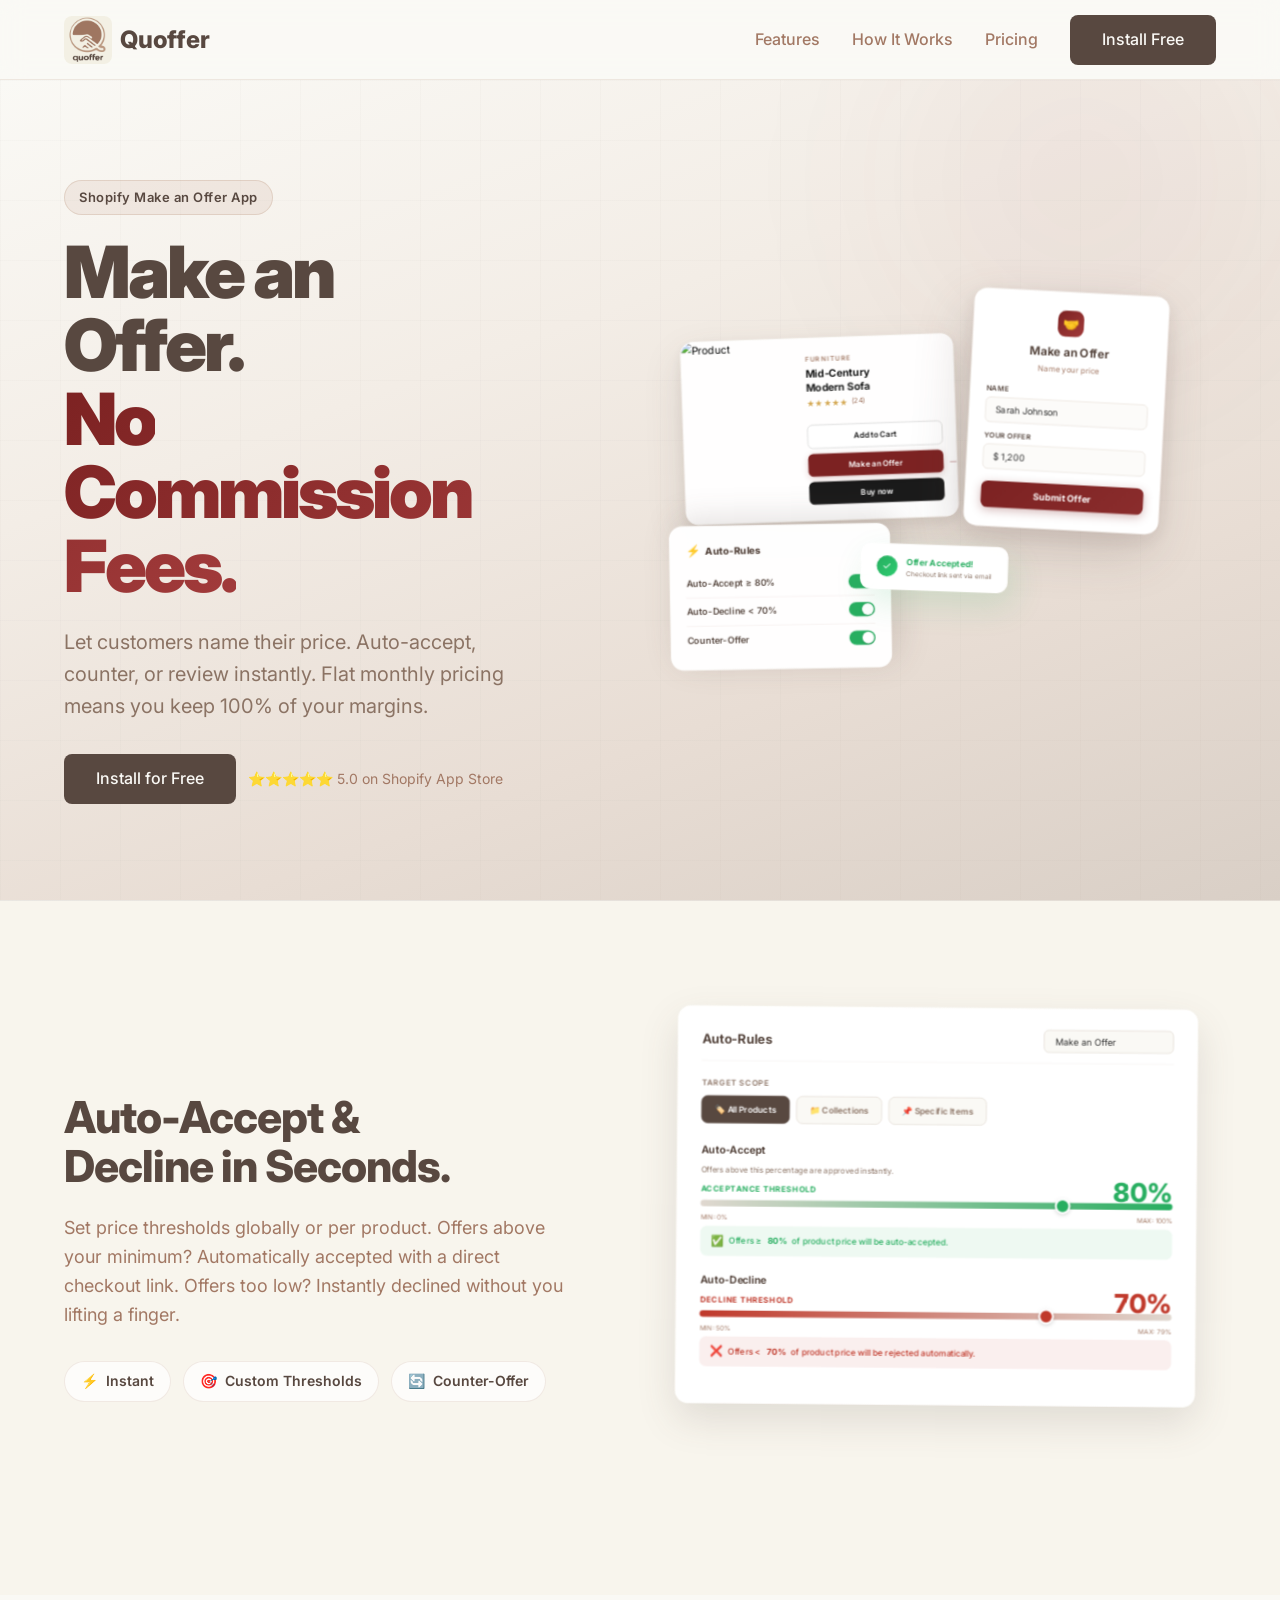
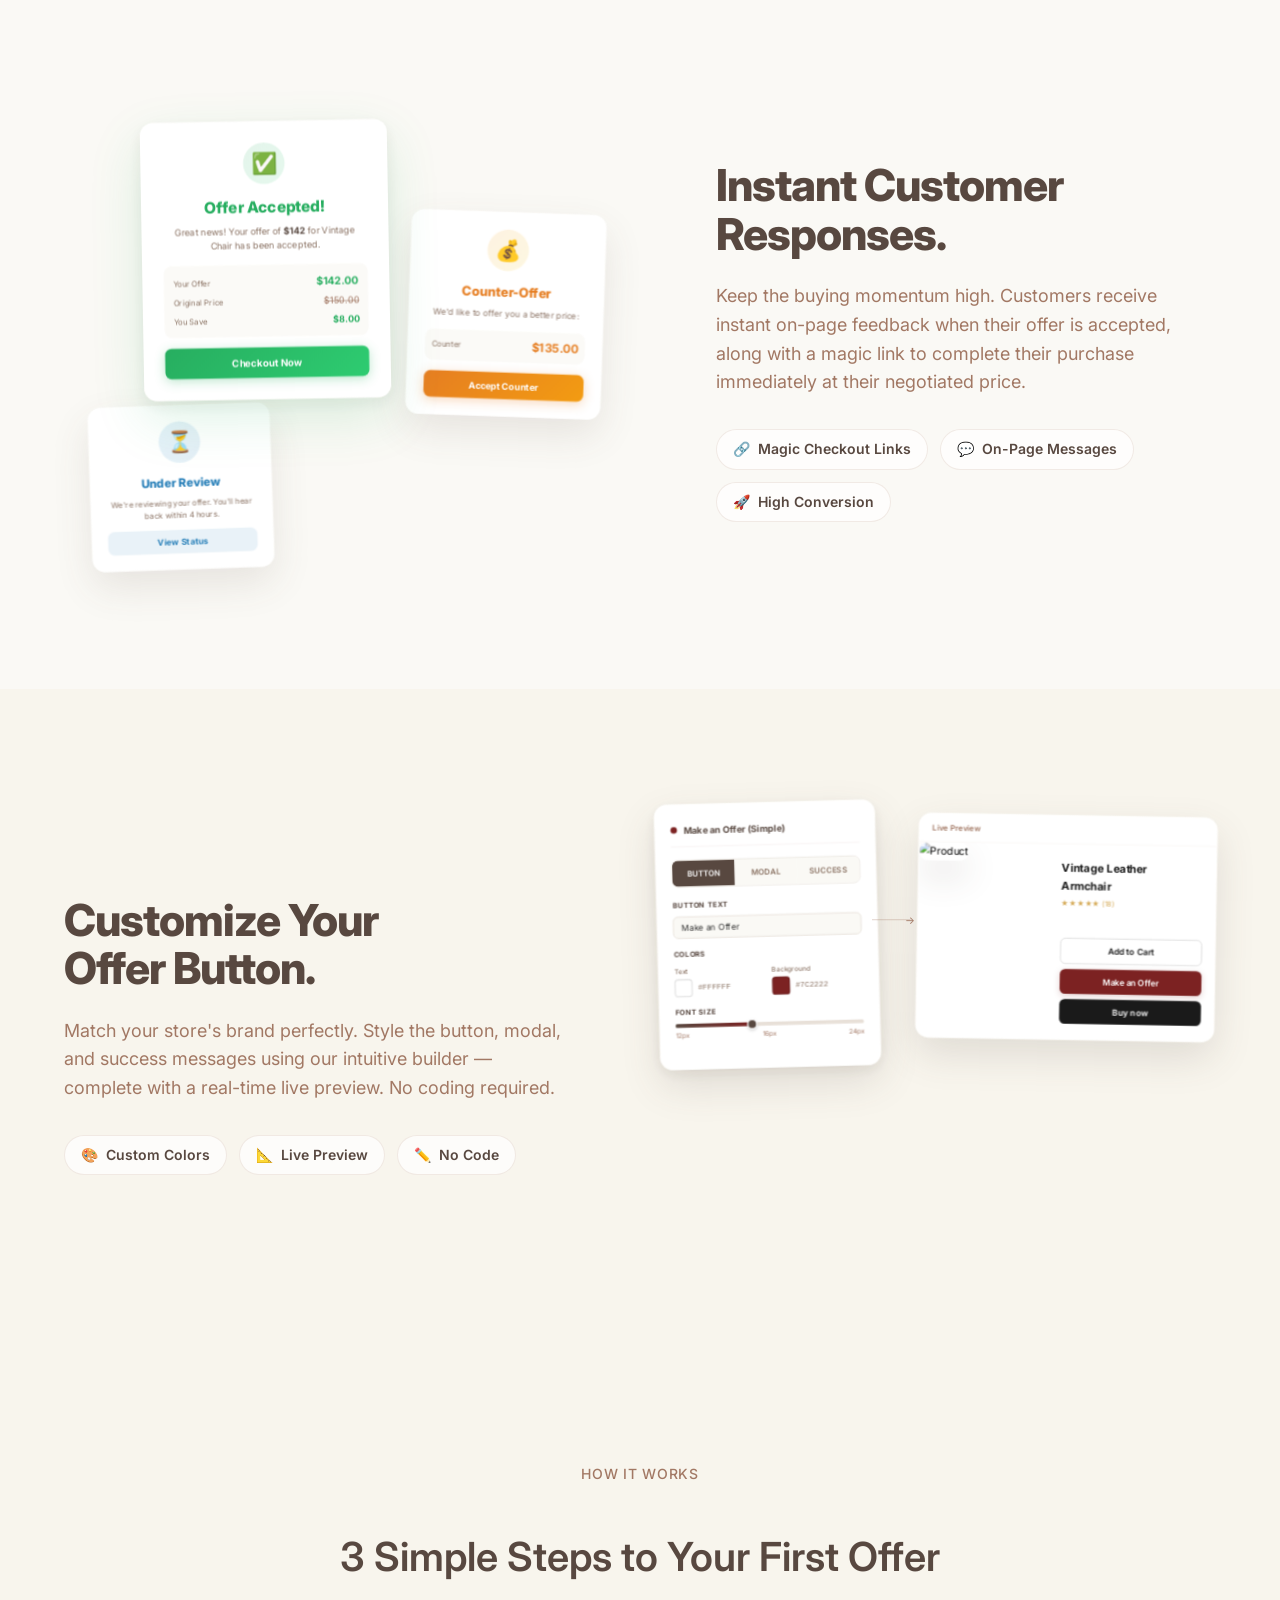
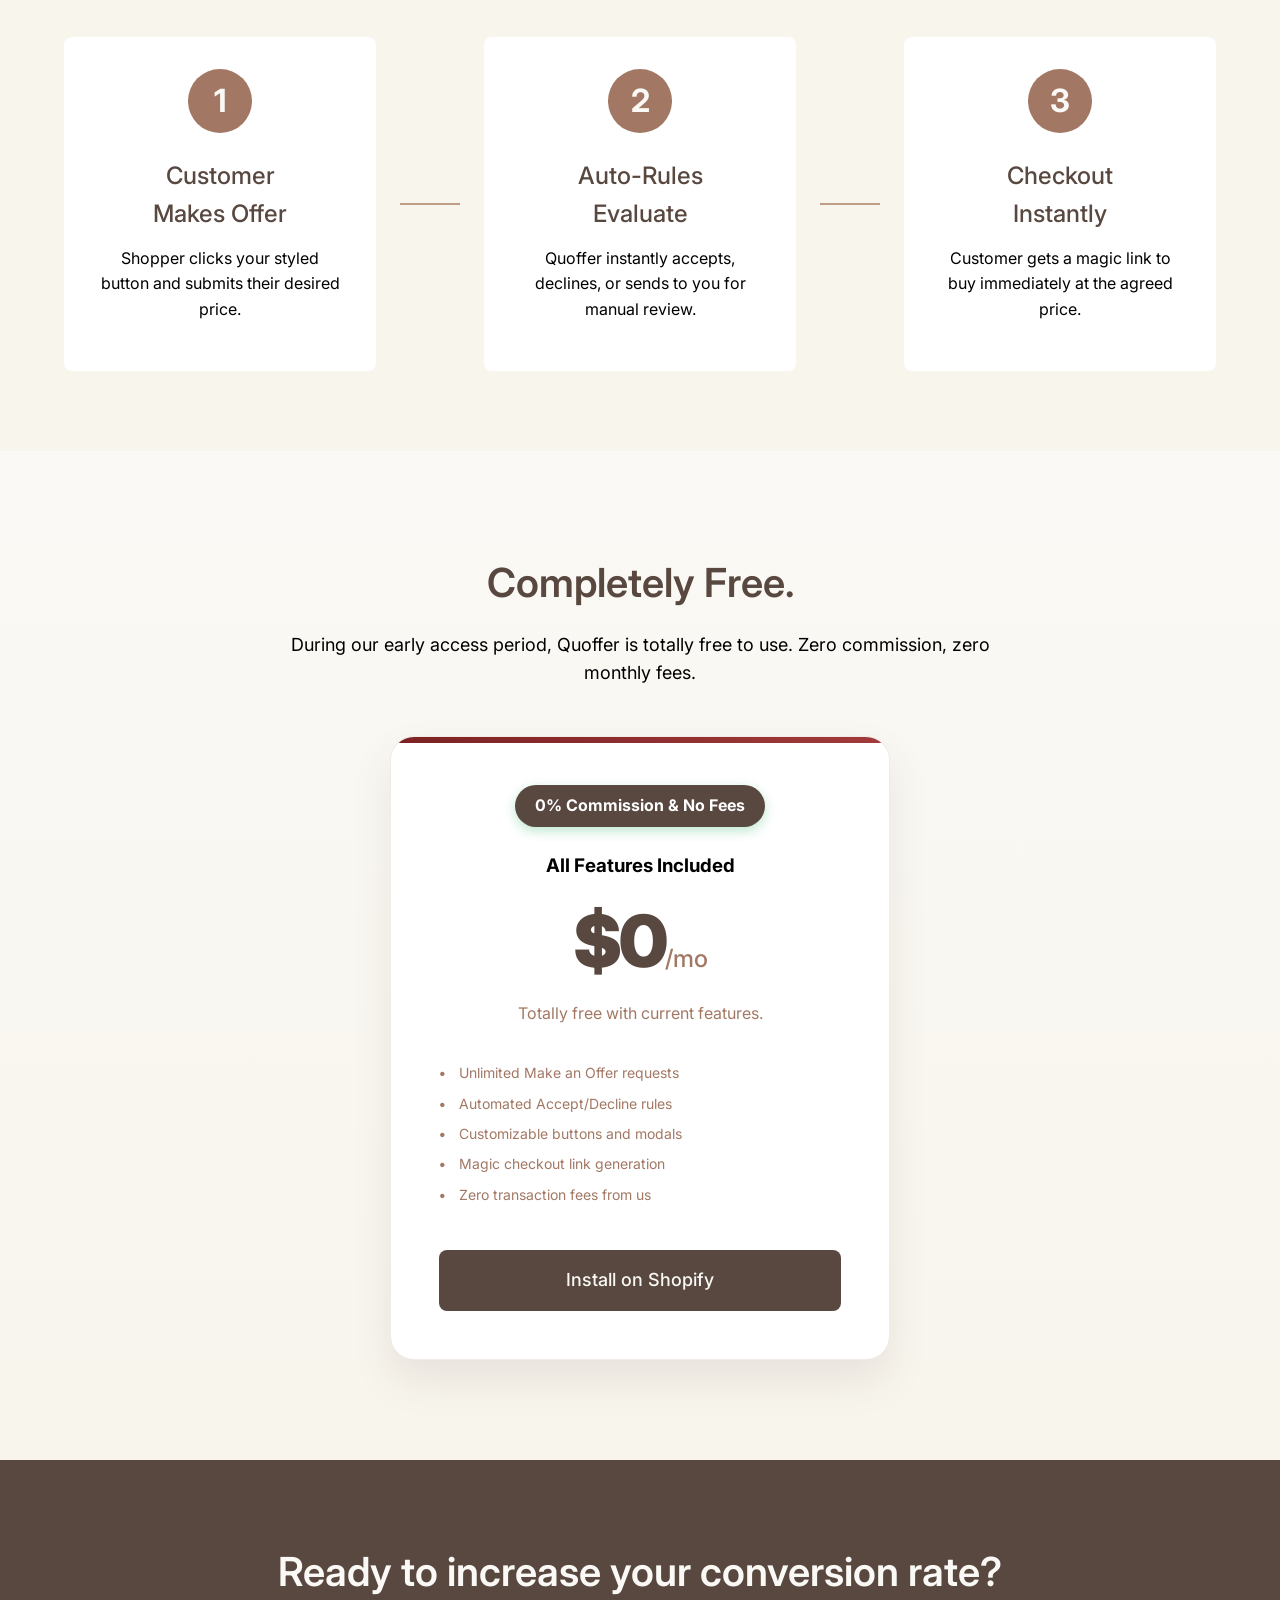
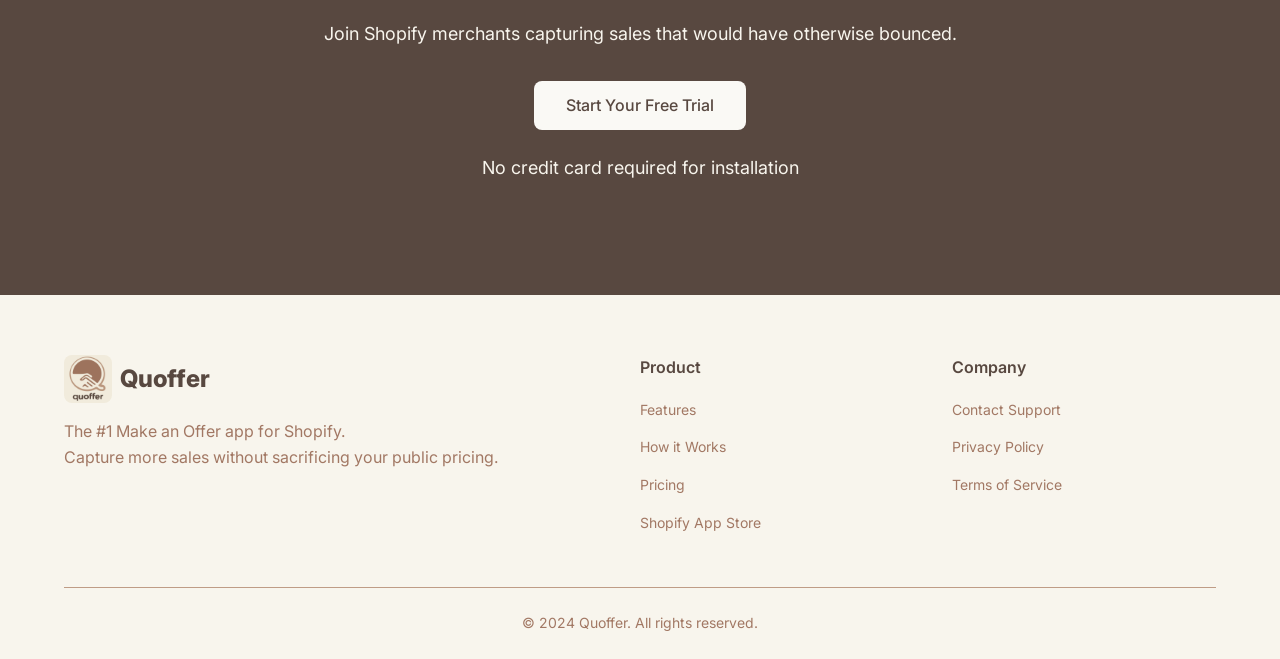
==== commit 2d751b82: "chore: align landing page and feature blocks spacing with app listing visuals" ====
--- a/index.html
+++ b/index.html
@@ -6,65 +6,312 @@
     <meta name="viewport" content="width=device-width, initial-scale=1.0">
 
     <!-- Primary Meta Tags -->
-    <title>Quoffer - Request for Quote App for Shopify | Hide Prices & Manage B2B Quotes</title>
-    <meta name="title" content="Quoffer - Request for Quote App for Shopify | Hide Prices & Manage B2B Quotes">
+    <title>Quoffer - Make an Offer App for Shopify | Zero Commission</title>
+    <meta name="title" content="Quoffer - Make an Offer App for Shopify | Zero Commission">
     <meta name="description"
-        content="Professional quote management for Shopify. Hide prices for B2B customers, collect custom requests, convert to Draft Orders. Theme-safe, 5-minute setup. Free plan available.">
-    <meta name="keywords"
-        content="request for quote, RFQ app, hide prices, B2B quotes, wholesale pricing, Shopify quote management, Draft Orders, theme-safe installation">
+        content="Let customers name their price. Auto-accept, counter, or review instantly. Flat monthly pricing with zero commission fees.">
 
     <!-- Open Graph / Facebook -->
     <meta property="og:type" content="website">
     <meta property="og:url" content="https://quoffer.com/">
-    <meta property="og:title" content="Quoffer - Request for Quote App for Shopify">
+    <meta property="og:title" content="Quoffer - Make an Offer App for Shopify">
     <meta property="og:description"
-        content="Hide prices for B2B customers, collect custom requests, convert to Draft Orders. Theme-safe, 5-minute setup.">
+        content="Let customers name their price. Auto-accept, counter, or review instantly. Flat monthly pricing with zero commission fees.">
     <meta property="og:image" content="https://quoffer.com/assets/og-image.png">
 
-    <!-- Twitter -->
-    <meta property="twitter:card" content="summary_large_image">
-    <meta property="twitter:url" content="https://quoffer.com/">
-    <meta property="twitter:title" content="Quoffer - Request for Quote App for Shopify">
-    <meta property="twitter:description"
-        content="Hide prices for B2B customers, collect custom requests, convert to Draft Orders.">
-    <meta property="twitter:image" content="https://quoffer.com/assets/og-image.png">
-
     <!-- Favicons -->
-    <link rel="icon" type="image/x-icon" href="assets/favicon/favicon.ico">
-    <link rel="icon" type="image/png" sizes="32x32" href="assets/favicon/favicon-32x32.png">
-    <link rel="icon" type="image/png" sizes="16x16" href="assets/favicon/favicon-16x16.png">
-    <link rel="apple-touch-icon" sizes="180x180" href="assets/favicon/apple-touch-icon.png">
-    <link rel="manifest" href="assets/favicon/site.webmanifest">
+    <link rel="icon" type="image/svg+xml" href="assets/Logo.svg">
+    <link rel="icon" type="image/png" href="assets/favicon.png">
+    <link rel="apple-touch-icon" href="assets/apple-touch-icon.png">
 
     <!-- Fonts -->
     <link rel="preconnect" href="https://fonts.googleapis.com">
     <link rel="preconnect" href="https://fonts.gstatic.com" crossorigin>
-    <link href="https://fonts.googleapis.com/css2?family=Inter:wght@400;500;600;700&display=swap" rel="stylesheet">
+    <link href="https://fonts.googleapis.com/css2?family=Inter:wght@400;500;600;700;800;900&display=swap"
+        rel="stylesheet">
 
     <!-- Stylesheet -->
     <link rel="stylesheet" href="styles.css">
-
-    <!-- Structured Data -->
-    <script type="application/ld+json">
-    {
-      "@context": "https://schema.org",
-      "@type": "SoftwareApplication",
-      "name": "Quoffer",
-      "applicationCategory": "BusinessApplication",
-      "operatingSystem": "Web",
-      "offers": {
-        "@type": "Offer",
-        "price": "0",
-        "priceCurrency": "USD"
-      },
-      "aggregateRating": {
-        "@type": "AggregateRating",
-        "ratingValue": "5.0",
-        "ratingCount": "100"
-      },
-      "description": "Professional quote management application for Shopify merchants. Hide prices, collect custom data, and convert quotes to orders seamlessly."
-    }
-    </script>
+    <link rel="stylesheet" href="app-components.css">
+    <style>
+        /* New Landing Page Specific Overrides */
+
+        /* Premium Hero Section */
+        .hero-section {
+            background: linear-gradient(160deg, #FAF9F5 0%, #F3EDE6 35%, #E8DDD4 70%, #D9CFC6 100%);
+            padding: 100px 0 80px;
+            position: relative;
+            overflow: hidden;
+            border-bottom: 1px solid rgba(88, 72, 64, 0.1);
+        }
+
+        .hero-bg-blob {
+            position: absolute;
+            border-radius: 50%;
+            pointer-events: none;
+            filter: blur(80px);
+            opacity: 0.4;
+            z-index: 0;
+        }
+
+        .hero-bg-blob.b1 {
+            width: 600px;
+            height: 600px;
+            background: radial-gradient(circle, rgba(124, 34, 34, 0.15), transparent 70%);
+            top: -200px;
+            right: -100px;
+        }
+
+        .hero-grid-pattern {
+            position: absolute;
+            inset: 0;
+            background-image: linear-gradient(rgba(88, 72, 64, 0.02) 1px, transparent 1px), linear-gradient(90deg, rgba(88, 72, 64, 0.02) 1px, transparent 1px);
+            background-size: 60px 60px;
+            pointer-events: none;
+            z-index: 0;
+        }
+
+        .hero-wrapper {
+            position: relative;
+            z-index: 1;
+            display: flex;
+            align-items: center;
+            justify-content: space-between;
+            gap: 40px;
+        }
+
+        .hero-content {
+            text-align: left;
+            flex: 1;
+            max-width: 480px;
+        }
+
+        .hero-title {
+            text-align: left;
+            font-size: 72px;
+            font-weight: 900;
+            color: #584840;
+            line-height: 1.02;
+            letter-spacing: -3px;
+            margin-bottom: 24px;
+        }
+
+        .hero-title .accent {
+            background: linear-gradient(135deg, #7C2222, #A23B3B);
+            -webkit-background-clip: text;
+            -webkit-text-fill-color: transparent;
+            background-clip: text;
+        }
+
+        .hero-subtitle {
+            text-align: left;
+            font-size: 20px;
+            font-weight: 400;
+            color: #8B7364;
+            line-height: 1.6;
+            margin-bottom: 32px;
+            max-width: 460px;
+            margin-left: 0;
+        }
+
+        .cta-group {
+            justify-content: flex-start;
+        }
+
+        .hero-visual {
+            flex-shrink: 0;
+            position: relative;
+        }
+
+
+
+        /* App Listing Style Feature Sections */
+        .feature-showcase {
+            padding: 100px 0;
+            background-color: var(--cream);
+            overflow: hidden;
+        }
+
+        .feature-showcase:nth-child(even) {
+            background-color: var(--light-beige);
+        }
+
+        .showcase-wrapper {
+            display: flex;
+            align-items: center;
+            justify-content: space-between;
+            gap: 60px;
+        }
+
+        .showcase-wrapper.reverse {
+            flex-direction: row-reverse;
+        }
+
+        .showcase-content {
+            flex: 1;
+            max-width: 500px;
+        }
+
+        .showcase-wrapper.reverse .showcase-visual {
+            order: 1;
+        }
+
+        .showcase-content h2 {
+            font-size: 44px;
+            font-weight: 800;
+            color: var(--rich-brown);
+            line-height: 1.1;
+            letter-spacing: -1.0px;
+            margin-bottom: 24px;
+        }
+
+        .showcase-content p {
+            font-size: 18px;
+            color: var(--warm-tan);
+            line-height: 1.6;
+            margin-bottom: 32px;
+        }
+
+        .pill-list {
+            display: flex;
+            gap: 12px;
+            flex-wrap: wrap;
+        }
+
+        .pill {
+            background: rgba(255, 255, 255, 0.7);
+            border: 1px solid rgba(191, 156, 134, 0.2);
+            padding: 8px 16px;
+            border-radius: 100px;
+            font-size: 14px;
+            font-weight: 600;
+            color: var(--rich-brown);
+            display: inline-flex;
+            align-items: center;
+            gap: 8px;
+            transition: all 0.3s ease;
+            cursor: default;
+        }
+
+        .pill:hover {
+            transform: translateY(-2px) scale(1.02);
+            box-shadow: 0 4px 12px rgba(88, 72, 64, 0.1);
+            background: rgba(255, 255, 255, 0.9);
+        }
+
+        .showcase-visual img {
+            width: 100%;
+            border-radius: 20px;
+            box-shadow: 0 25px 50px rgba(88, 72, 64, 0.15);
+            border: 1px solid rgba(255, 255, 255, 0.6);
+        }
+
+        .showcase-wrapper.reverse .showcase-visual img {
+            width: 110%;
+            margin-left: -10%;
+        }
+
+        /* Pricing Section Override */
+        .pricing-section {
+            background: linear-gradient(to bottom, var(--cream), var(--light-beige));
+            padding: 100px 0;
+            text-align: center;
+        }
+
+        .price-card {
+            background: white;
+            border-radius: 24px;
+            padding: 48px;
+            max-width: 500px;
+            margin: 0 auto;
+            box-shadow: 0 20px 40px rgba(88, 72, 64, 0.1);
+            border: 1px solid rgba(191, 156, 134, 0.2);
+            position: relative;
+            overflow: hidden;
+            transition: all 0.4s cubic-bezier(0.16, 1, 0.3, 1);
+        }
+
+        .price-card:hover {
+            transform: translateY(-8px);
+            box-shadow: 0 30px 60px rgba(88, 72, 64, 0.15);
+        }
+
+        .price-card::before {
+            content: '';
+            position: absolute;
+            top: 0;
+            left: 0;
+            right: 0;
+            height: 6px;
+            background: linear-gradient(90deg, #7C2222, #A23B3B);
+        }
+
+        .price-amount {
+            font-size: 72px;
+            font-weight: 900;
+            color: var(--rich-brown);
+            line-height: 1;
+            margin: 24px 0;
+            letter-spacing: -3px;
+        }
+
+        .price-amount span {
+            font-size: 24px;
+            color: var(--warm-tan);
+            font-weight: 500;
+            letter-spacing: 0;
+        }
+
+        .zero-commission-badge {
+            display: inline-block;
+            background: #27AE60;
+            color: white;
+            font-weight: 700;
+            font-size: 16px;
+            padding: 8px 20px;
+            border-radius: 100px;
+            margin-bottom: 24px;
+            box-shadow: 0 4px 12px rgba(39, 174, 96, 0.3);
+        }
+
+        @media (max-width: 1024px) {
+
+            .hero-wrapper,
+            .showcase-wrapper,
+            .showcase-wrapper.reverse {
+                grid-template-columns: 1fr;
+                gap: 40px;
+            }
+
+            .hero-content,
+            .hero-title,
+            .hero-subtitle {
+                text-align: center;
+            }
+
+            .cta-group {
+                justify-content: center;
+            }
+
+            .hero-visual img,
+            .showcase-wrapper.reverse .showcase-visual img {
+                width: 100%;
+                margin-left: 0;
+            }
+
+            .hero-visual {
+                transform: none;
+            }
+
+            .showcase-wrapper.reverse .showcase-content {
+                order: 1;
+            }
+
+            .showcase-wrapper.reverse .showcase-visual {
+                order: 2;
+            }
+        }
+    </style>
 </head>
 
 <body>
@@ -72,540 +319,412 @@
     <header class="nav-header" id="navigation">
         <nav class="nav-container">
             <div class="nav-logo">
-                <img src="assets/Logo.svg" alt="Quoffer Logo" height="40">
+                <img src="assets/app-listing/new-logo.png" alt="Quoffer Logo" height="40"
+                    style="mix-blend-mode: multiply;">
                 <span class="nav-logo-text">Quoffer</span>
             </div>
 
-            <!-- Desktop Navigation -->
+            <!-- Desktop Menu -->
             <div class="nav-links">
                 <a href="#features">Features</a>
-                <a href="#use-cases">Use Cases</a>
-                <a href="#faq">FAQ</a>
-                <a href="#cta" class="nav-cta">Install Free</a>
-            </div>
-
-            <!-- Mobile Menu Button -->
+                <a href="#how-it-works">How It Works</a>
+                <a href="#pricing">Pricing</a>
+                <a href="#pricing" class="btn btn-primary nav-cta">Install Free</a>
+            </div>
+
+            <!-- Mobile Menu Toggle -->
             <button class="mobile-menu-btn" aria-label="Toggle menu" id="mobileMenuBtn">
-                <svg class="menu-icon" width="24" height="24" viewBox="0 0 24 24" fill="none" stroke="currentColor"
-                    stroke-width="2">
+                <svg width="24" height="24" viewBox="0 0 24 24" fill="none" stroke="currentColor" stroke-width="2"
+                    stroke-linecap="round" stroke-linejoin="round">
                     <line x1="3" y1="12" x2="21" y2="12"></line>
                     <line x1="3" y1="6" x2="21" y2="6"></line>
                     <line x1="3" y1="18" x2="21" y2="18"></line>
                 </svg>
-                <svg class="close-icon hidden" width="24" height="24" viewBox="0 0 24 24" fill="none"
-                    stroke="currentColor" stroke-width="2">
-                    <line x1="18" y1="6" x2="6" y2="18"></line>
-                    <line x1="6" y1="6" x2="18" y2="18"></line>
-                </svg>
             </button>
         </nav>
 
         <!-- Mobile Menu -->
         <div class="mobile-menu hidden" id="mobileMenu">
             <a href="#features">Features</a>
-            <a href="#use-cases">Use Cases</a>
-            <a href="#faq">FAQ</a>
-            <a href="#cta" class="mobile-cta">Install Free</a>
+            <a href="#how-it-works">How It Works</a>
+            <a href="#pricing">Pricing</a>
+            <a href="#pricing" class="mobile-cta">Install Free</a>
         </div>
     </header>
 
     <main>
         <!-- Hero Section -->
         <section class="hero-section">
+            <div class="hero-bg-blob b1"></div>
+            <div class="hero-grid-pattern"></div>
+
             <div class="container">
                 <div class="hero-wrapper">
                     <div class="hero-content">
-                        <div class="brand-explainer">Quoffer = Quote + Offer</div>
-                        <h1 class="hero-title">Fast Quotes & Offers.<br>Fair Deals.<br>No Commission.</h1>
-                        <p class="hero-subtitle">
-                            Handle both quote requests and price offers in one app.
-                            Auto-accept instantly, or review manually with one-click actions.
-                            Hide prices for B2B. Convert to Shopify Draft Orders.
-                            Built on trust, not fees.
-                        </p>
-                        <div class="cta-group">
-                            <a href="#cta" class="btn btn-primary">Install Free on Shopify</a>
-                            <a href="#how-it-works" class="btn btn-secondary">See How It Works</a>
+                        <div class="brand-explainer animate-fade-up">Shopify Make an Offer App</div>
+                        <h1 class="hero-title animate-fade-up delay-100">Make an<br>Offer.<br><span
+                                class="accent">No<br>Commission<br>Fees.</span></h1>
+                        <p class="hero-subtitle animate-fade-up delay-200">Let customers name their price. Auto-accept,
+                            counter, or review instantly. Flat monthly pricing means you keep 100% of your margins.</p>
+                        <div class="cta-group animate-fade-up delay-300">
+                            <a href="#pricing" class="btn btn-primary">Install for Free</a>
+                            <p class="trust-line">⭐️⭐️⭐️⭐️⭐️ 5.0 on Shopify App Store</p>
                         </div>
-                        <p class="trust-line">✓ Quotes & Offers in one app &nbsp;•&nbsp; ✓ Free forever plan
-                            &nbsp;•&nbsp; ✓ No commission ever</p>
-                        <p class="social-proof">The only app that handles both quote requests and price offers with zero
-                            commission fees</p>
                     </div>
                     <div class="hero-visual">
-                        <img src="assets/hero-workflow.png"
-                            alt="Quoffer handling both quote requests and price offers in one unified platform"
-                            loading="eager">
+                        <div class="native-visual"
+                            style="transform-origin: top left; transform: scale(0.65); margin-right: -301px; margin-bottom: -266px;">
+                            <div class="product-card">
+                                <div class="product-image">
+                                    <img src="https://images.unsplash.com/photo-1555041469-a586c61ea9bc?w=400&h=600&fit=crop&crop=center"
+                                        alt="Product" />
+                                </div>
+                                <div class="product-details">
+                                    <span class="product-category">Furniture</span>
+                                    <h2 class="product-name">Mid-Century<br>Modern Sofa</h2>
+                                    <div class="product-rating">
+                                        <span class="stars">★★★★★</span>
+                                        <span>(24)</span>
+                                    </div>
+                                    <div class="product-buttons">
+                                        <button class="ui-btn btn-outline">Add to Cart</button>
+                                        <button class="ui-btn btn-offer">Make an Offer</button>
+                                        <button class="ui-btn btn-buy">Buy now</button>
+                                    </div>
+                                </div>
+                            </div>
+                            <div class="offer-form">
+                                <div class="form-icon">🤝</div>
+                                <div class="form-title">Make an Offer</div>
+                                <div class="form-subtitle">Name your price</div>
+                                <div class="form-field">
+                                    <label>Name</label>
+                                    <input type="text" value="Sarah Johnson" readonly />
+                                </div>
+                                <div class="form-field">
+                                    <label>Your Offer</label>
+                                    <input type="text" value="$ 1,200" readonly />
+                                </div>
+                                <button class="form-submit">Submit Offer</button>
+                            </div>
+                            <div class="rules-card">
+                                <div class="rules-mini-title"><span class="icon">⚡</span> Auto-Rules</div>
+                                <div class="rule-mini-row">
+                                    <span class="rule-mini-label">Auto-Accept ≥ 80%</span>
+                                    <div class="toggle-mini">
+                                        <div class="toggle-mini-knob"></div>
+                                    </div>
+                                </div>
+                                <div class="rule-mini-row">
+                                    <span class="rule-mini-label">Auto-Decline &lt; 70%</span>
+                                    <div class="toggle-mini">
+                                        <div class="toggle-mini-knob"></div>
+                                    </div>
+                                </div>
+                                <div class="rule-mini-row">
+                                    <span class="rule-mini-label">Counter-Offer</span>
+                                    <div class="toggle-mini">
+                                        <div class="toggle-mini-knob"></div>
+                                    </div>
+                                </div>
+                            </div>
+                            <div class="success-badge">
+                                <div class="success-check">✓</div>
+                                <div>
+                                    <div class="badge-title">Offer Accepted!</div>
+                                    <div class="badge-sub">Checkout link sent via email</div>
+                                </div>
+                            </div>
+                        </div>
                     </div>
                 </div>
             </div>
         </section>
 
-        <!-- Use Cases Section -->
-        <section class="use-cases-section" id="use-cases">
+        <!-- Feature 1: Auto Rules -->
+        <section class="feature-showcase" id="features">
             <div class="container">
-                <p class="section-label">Perfect For</p>
-                <h2 class="section-heading">Is Quoffer Right for Your Store?</h2>
-
-                <div class="use-cases-grid">
-                    <!-- Use Case 1: B2B & Wholesale -->
-                    <div class="use-case-card">
-                        <svg class="use-case-icon" width="40" height="40" viewBox="0 0 24 24" fill="none"
-                            stroke="currentColor" stroke-width="2">
-                            <path d="M3 9l9-7 9 7v11a2 2 0 0 1-2 2H5a2 2 0 0 1-2-2z"></path>
-                            <polyline points="9 22 9 12 15 12 15 22"></polyline>
-                        </svg>
-                        <h3>B2B & Wholesale Sellers</h3>
-                        <p>Hide retail prices from logged-out visitors. Show "Request Quote" button to wholesale
-                            customers. Collect company details and volume requirements automatically.</p>
-                        <p class="use-case-example">"I sell industrial equipment. Wholesale buyers need custom pricing
-                            based on quantity and delivery location."</p>
-                        <ul class="use-case-list">
-                            <li>Hide prices by customer tag</li>
-                            <li>Collect tax ID and company info</li>
-                            <li>Volume-based pricing discussions</li>
-                        </ul>
-                    </div>
-
-                    <!-- Use Case 2: Custom Products -->
-                    <div class="use-case-card">
-                        <svg class="use-case-icon" width="40" height="40" viewBox="0 0 24 24" fill="none"
-                            stroke="currentColor" stroke-width="2">
-                            <path
-                                d="M14.7 6.3a1 1 0 0 0 0 1.4l1.6 1.6a1 1 0 0 0 1.4 0l3.77-3.77a6 6 0 0 1-7.94 7.94l-6.91 6.91a2.12 2.12 0 0 1-3-3l6.91-6.91a6 6 0 0 1 7.94-7.94l-3.76 3.76z">
-                            </path>
-                        </svg>
-                        <h3>Custom & Made-to-Order</h3>
-                        <p>Every order is unique? Replace "Add to Cart" with "Request Quote". Collect specifications,
-                            measurements, and custom requirements through detailed forms.</p>
-                        <p class="use-case-example">"I create custom furniture. Each piece needs client measurements,
-                            wood type, and finish preferences."</p>
-                        <ul class="use-case-list">
-                            <li>Custom form fields (text, dropdowns, file upload)</li>
-                            <li>Specification collection</li>
-                            <li>Client requirement documentation</li>
-                        </ul>
-                    </div>
-
-                    <!-- Use Case 3: High-Value Items -->
-                    <div class="use-case-card">
-                        <svg class="use-case-icon" width="40" height="40" viewBox="0 0 24 24" fill="none"
-                            stroke="currentColor" stroke-width="2">
-                            <line x1="12" y1="1" x2="12" y2="23"></line>
-                            <path d="M17 5H9.5a3.5 3.5 0 0 0 0 7h5a3.5 3.5 0 0 1 0 7H6"></path>
-                        </svg>
-                        <h3>Premium & High-Ticket Items</h3>
-                        <p>Selling luxury goods or expensive equipment? Encourage personal consultation before purchase.
-                            Build trust with personalized service before closing the sale.</p>
-                        <p class="use-case-example">"I sell commercial kitchen equipment ($5K-50K). Buyers want to
-                            discuss installation and warranty before purchasing."</p>
-                        <ul class="use-case-list">
-                            <li>Professional quote presentation</li>
-                            <li>Personalized pricing discussions</li>
-                            <li>Trust-building customer touchpoint</li>
-                        </ul>
+                <div class="showcase-wrapper">
+                    <div class="showcase-content">
+                        <h2>Auto-Accept &<br>Decline in Seconds.</h2>
+                        <p>Set price thresholds globally or per product. Offers above your minimum? Automatically
+                            accepted with a direct checkout link. Offers too low? Instantly declined without you lifting
+                            a finger.</p>
+                        <div class="pill-list">
+                            <div class="pill"><span>⚡</span> Instant</div>
+                            <div class="pill"><span>🎯</span> Custom Thresholds</div>
+                            <div class="pill"><span>🔄</span> Counter-Offer</div>
+                        </div>
+                    </div>
+                    <div class="showcase-visual">
+                        <div class="native-visual"
+                            style="transform-origin: top left; transform: scale(0.65); margin-right: -301px; margin-bottom: -266px;">
+                            <div class="rules-panel">
+                                <div class="rules-header">
+                                    <span class="rules-title">Auto-Rules</span>
+                                    <input class="rules-name-input" value="Make an Offer" readonly />
+                                </div>
+                                <div
+                                    style="font-size:12px;font-weight:600;color:#8B7364;text-transform:uppercase;letter-spacing:1px;margin-bottom:10px;">
+                                    Target Scope</div>
+                                <div class="scope-tabs">
+                                    <div class="scope-tab active">🏷️ All Products</div>
+                                    <div class="scope-tab">📁 Collections</div>
+                                    <div class="scope-tab">📌 Specific Items</div>
+                                </div>
+                                <div class="rule-section">
+                                    <div class="rule-row">
+                                        <span class="rule-label">Auto-Accept</span>
+                                    </div>
+                                    <div class="rule-desc">Offers above this percentage are approved instantly.</div>
+                                    <div class="threshold-label accept">ACCEPTANCE THRESHOLD</div>
+                                    <div class="threshold-value accept">80%</div>
+                                    <div class="threshold-bar accept-bar">
+                                        <div class="bar-thumb green" style="left: 75%;"></div>
+                                    </div>
+                                    <div class="bar-labels"><span>MIN: 0%</span><span>MAX: 100%</span></div>
+                                    <div class="rule-feedback accept">
+                                        <span class="feedback-icon">✅</span> Offers ≥ <strong>80%</strong> of product
+                                        price will be auto-accepted.
+                                    </div>
+                                </div>
+                                <div class="rule-section">
+                                    <div class="rule-row">
+                                        <span class="rule-label">Auto-Decline</span>
+                                    </div>
+                                    <div class="threshold-label decline">DECLINE THRESHOLD</div>
+                                    <div class="threshold-value decline">70%</div>
+                                    <div class="threshold-bar decline-bar">
+                                        <div class="bar-thumb red" style="right: 25%;"></div>
+                                    </div>
+                                    <div class="bar-labels"><span>MIN: 50%</span><span>MAX: 79%</span></div>
+                                    <div class="rule-feedback decline">
+                                        <span class="feedback-icon">❌</span> Offers < <strong>70%</strong> of product
+                                            price will be rejected automatically.
+                                    </div>
+                                </div>
+                            </div>
+                        </div>
                     </div>
                 </div>
             </div>
         </section>
 
-        <!-- Features Grid -->
-        <section class="features-section" id="features">
+        <!-- Feature 2: Customer Feedback -->
+        <section class="feature-showcase">
             <div class="container">
-                <h2 class="section-heading">Everything You Need for Quotes & Offers</h2>
-                <p class="section-subheading">Two workflows. One platform. Complete control.</p>
-
-                <div class="features-grid">
-                    <!-- Feature 1 -->
-                    <div class="feature-card">
-                        <svg class="feature-icon" width="40" height="40" viewBox="0 0 24 24" fill="none"
-                            stroke="currentColor" stroke-width="2">
-                            <path d="M9 9h5v6H9z"></path>
-                            <path d="M3 5a2 2 0 0 1 2-2h14a2 2 0 0 1 2 2v14a2 2 0 0 1-2 2H5a2 2 0 0 1-2-2V5z"></path>
-                        </svg>
-                        <h3>Smart Quote Button</h3>
-                        <p class="benefit-headline">Show the right button to the right customers</p>
-                        <p>Replace "Add to Cart" with "Request Quote" based on who's shopping. Show prices to retail
-                            customers, hide them for wholesale. Set it once, it works automatically.</p>
-                        <p class="feature-details-label">Perfect for:</p>
-                        <ul class="feature-list">
-                            <li>B2B stores hiding retail prices</li>
-                            <li>Wholesale-only products</li>
-                            <li>Login-gated pricing</li>
-                            <li>Customer tag-based visibility</li>
-                        </ul>
-                        <span class="setup-badge">⏱ 2 minutes to configure</span>
-                    </div>
-
-                    <!-- Feature 2 -->
-                    <div class="feature-card">
-                        <svg class="feature-icon" width="40" height="40" viewBox="0 0 24 24" fill="none"
-                            stroke="currentColor" stroke-width="2">
-                            <path
-                                d="M17.94 17.94A10.07 10.07 0 0 1 12 20c-7 0-11-8-11-8a18.45 18.45 0 0 1 5.06-5.94M9.9 4.24A9.12 9.12 0 0 1 12 4c7 0 11 8 11 8a18.5 18.5 0 0 1-2.16 3.19m-6.72-1.07a3 3 0 1 1-4.24-4.24">
-                            </path>
-                            <line x1="1" y1="1" x2="23" y2="23"></line>
-                        </svg>
-                        <h3>Hide Prices Strategically</h3>
-                        <p class="benefit-headline">Protect wholesale margins and encourage inquiries</p>
-                        <p>Control exactly who sees prices on your storefront. Perfect for dual retail/wholesale stores
-                            or custom pricing negotiations. No theme editing required—works through Shopify's app embed
-                            system.</p>
-                        <p class="feature-details-label">Control visibility by:</p>
-                        <ul class="feature-list">
-                            <li>Customer tags (Wholesale, VIP, etc.)</li>
-                            <li>Login status (Guest vs. Logged-in)</li>
-                            <li>Product or collection</li>
-                            <li>Combined conditions (AND/OR logic)</li>
-                        </ul>
-                        <span class="setup-badge theme-safe">✓ Theme-safe installation</span>
-                    </div>
-
-                    <!-- Feature 3 -->
-                    <div class="feature-card">
-                        <svg class="feature-icon" width="40" height="40" viewBox="0 0 24 24" fill="none"
-                            stroke="currentColor" stroke-width="2">
-                            <path d="M14 2H6a2 2 0 0 0-2 2v16a2 2 0 0 0 2 2h12a2 2 0 0 0 2-2V8z"></path>
-                            <polyline points="14 2 14 8 20 8"></polyline>
-                            <line x1="16" y1="13" x2="8" y2="13"></line>
-                            <line x1="16" y1="17" x2="8" y2="17"></line>
-                            <polyline points="10 9 9 9 8 9"></polyline>
-                        </svg>
-                        <h3>Custom Quote Forms</h3>
-                        <p class="benefit-headline">Collect exactly the information your business needs</p>
-                        <p>Go beyond basic contact forms. Add unlimited custom fields: text inputs, dropdowns,
-                            checkboxes, file uploads. Match your brand colors. Auto-fill customer data for returning
-                            clients.</p>
-                        <p class="feature-details-label">Popular custom fields:</p>
-                        <ul class="feature-list">
-                            <li>Tax ID / VAT number</li>
-                            <li>Company name & size</li>
-                            <li>Delivery address & date</li>
-                            <li>Project details & specifications</li>
-                            <li>File uploads (blueprints, designs)</li>
-                            <li>Quantity & volume requirements</li>
-                        </ul>
-                        <span class="setup-badge">📎 Up to 5MB per file</span>
-                    </div>
-
-                    <!-- Feature 4 -->
-                    <div class="feature-card">
-                        <svg class="feature-icon" width="40" height="40" viewBox="0 0 24 24" fill="none"
-                            stroke="currentColor" stroke-width="2">
-                            <polyline points="22 12 16 12 14 15 10 15 8 12 2 12"></polyline>
-                            <path
-                                d="M5.45 5.11L2 12v6a2 2 0 0 0 2 2h16a2 2 0 0 0 2-2v-6l-3.45-6.89A2 2 0 0 0 16.76 4H7.24a2 2 0 0 0-1.79 1.11z">
-                            </path>
-                        </svg>
-                        <h3>Centralized Quote Inbox</h3>
-                        <p class="benefit-headline">Respond faster, close more deals</p>
-                        <p>All quote requests in one organized dashboard. See what needs your attention at a glance.
-                            Filter by status, search by customer. Convert accepted quotes to Shopify Draft Orders with
-                            one click—no manual invoice creation.</p>
-                        <p class="feature-details-label">Workflow features:</p>
-                        <ul class="feature-list">
-                            <li>Smart status tracking (New → Won)</li>
-                            <li>Search by customer or product</li>
-                            <li>Status filters (Unread, In Review, etc.)</li>
-                            <li>One-click Draft Order creation</li>
-                            <li>Email notifications (optional)</li>
-                        </ul>
-                        <span class="setup-badge speed">⚡ 10-second quote-to-order conversion</span>
+                <div class="showcase-wrapper reverse">
+                    <div class="showcase-content">
+                        <h2>Instant Customer<br>Responses.</h2>
+                        <p>Keep the buying momentum high. Customers receive instant on-page feedback when their offer is
+                            accepted, along with a magic link to complete their purchase immediately at their negotiated
+                            price.</p>
+                        <div class="pill-list">
+                            <div class="pill"><span>🔗</span> Magic Checkout Links</div>
+                            <div class="pill"><span>💬</span> On-Page Messages</div>
+                            <div class="pill"><span>🚀</span> High Conversion</div>
+                        </div>
+                    </div>
+                    <div class="showcase-visual">
+                        <div class="native-visual"
+                            style="transform-origin: top left; transform: scale(0.65); margin-right: -301px; margin-bottom: -266px;">
+                            <div class="response-card card-accepted">
+                                <div class="card-icon green">✅</div>
+                                <div class="card-title green">Offer Accepted!</div>
+                                <div class="card-text">Great news! Your offer of <strong
+                                        style="color:#584840;">$142</strong> for Vintage Chair has been accepted.</div>
+                                <div class="offer-summary">
+                                    <div class="offer-row"><span class="offer-label">Your Offer</span><span
+                                            class="offer-value highlight">$142.00</span></div>
+                                    <div class="offer-row"><span class="offer-label">Original Price</span><span
+                                            class="offer-value strike">$150.00</span></div>
+                                    <div class="offer-row"><span class="offer-label">You Save</span><span
+                                            class="offer-value" style="color:#27AE60;">$8.00</span></div>
+                                </div>
+                                <button class="card-btn green">Checkout Now</button>
+                            </div>
+                            <div class="response-card card-counter">
+                                <div class="card-icon orange">💰</div>
+                                <div class="card-title orange">Counter-Offer</div>
+                                <div class="card-text">We'd like to offer you a better price:</div>
+                                <div class="offer-summary" style="padding:10px;">
+                                    <div class="offer-row"><span class="offer-label">Counter</span><span
+                                            class="offer-value" style="color:#E67E22;font-size:18px;">$135.00</span>
+                                    </div>
+                                </div>
+                                <button class="card-btn orange">Accept Counter</button>
+                            </div>
+                            <div class="response-card card-review">
+                                <div class="card-icon blue">⏳</div>
+                                <div class="card-title blue">Under Review</div>
+                                <div class="card-text">We're reviewing your offer. You'll hear back within 4 hours.
+                                </div>
+                                <button class="card-btn">View Status</button>
+                            </div>
+                        </div>
                     </div>
                 </div>
             </div>
         </section>
 
-        <!-- How It Works -->
+        <!-- Feature 3: Form Builder -->
+        <section class="feature-showcase">
+            <div class="container">
+                <div class="showcase-wrapper">
+                    <div class="showcase-content">
+                        <h2>Customize Your<br>Offer Button.</h2>
+                        <p>Match your store's brand perfectly. Style the button, modal, and success messages using our
+                            intuitive builder — complete with a real-time live preview. No coding required.</p>
+                        <div class="pill-list">
+                            <div class="pill"><span>🎨</span> Custom Colors</div>
+                            <div class="pill"><span>📐</span> Live Preview</div>
+                            <div class="pill"><span>✏️</span> No Code</div>
+                        </div>
+                    </div>
+                    <div class="showcase-visual">
+                        <div class="native-visual"
+                            style="transform-origin: top left; transform: scale(0.65); margin-right: -301px; margin-bottom: -266px;">
+                            <div class="builder-panel">
+                                <div class="panel-header">
+                                    <div class="panel-dot active"></div>
+                                    <span class="panel-mode">Make an Offer (Simple)</span>
+                                </div>
+                                <div class="panel-tabs">
+                                    <div class="panel-tab active">BUTTON</div>
+                                    <div class="panel-tab">MODAL</div>
+                                    <div class="panel-tab">SUCCESS</div>
+                                </div>
+                                <div class="panel-section">
+                                    <div class="panel-label">Button Text</div>
+                                    <input type="text" value="Make an Offer" readonly
+                                        style="width:100%;padding:8px 12px;border:1.5px solid #e0d8d0;border-radius:8px;font-size:13px;font-family:inherit;color:#333;background:#faf9f5;" />
+                                </div>
+                                <div class="panel-section">
+                                    <div class="panel-label">Colors</div>
+                                    <div class="input-row">
+                                        <div class="input-field">
+                                            <div class="field-label">Text</div>
+                                            <div class="color-swatch">
+                                                <div class="swatch white"></div><span class="color-hex">#FFFFFF</span>
+                                            </div>
+                                        </div>
+                                        <div class="input-field">
+                                            <div class="field-label">Background</div>
+                                            <div class="color-swatch">
+                                                <div class="swatch red"></div><span class="color-hex">#7C2222</span>
+                                            </div>
+                                        </div>
+                                    </div>
+                                </div>
+                                <div class="panel-section">
+                                    <div class="panel-label">Font Size</div>
+                                    <div class="slider-row">
+                                        <div class="slider-bar">
+                                            <div class="slider-fill" style="width:40%"></div>
+                                            <div class="slider-thumb" style="left:38%"></div>
+                                        </div>
+                                        <div class="slider-labels"><span>12px</span><span>16px</span><span>24px</span>
+                                        </div>
+                                    </div>
+                                </div>
+                            </div>
+                            <div class="connector"></div>
+                            <div class="preview-card">
+                                <div class="preview-top">
+                                    <span class="preview-label">Live Preview</span>
+                                </div>
+                                <div class="preview-body">
+                                    <div class="preview-image">
+                                        <img src="https://images.unsplash.com/photo-1506439773649-6e0eb8cfb237?w=400&h=600&fit=crop&crop=center"
+                                            alt="Product" />
+                                    </div>
+                                    <div class="preview-info">
+                                        <div class="preview-name">Vintage Leather<br>Armchair</div>
+                                        <div class="preview-rating">★★★★★ (18)</div>
+                                        <div class="preview-buttons">
+                                            <button class="preview-btn outline">Add to Cart</button>
+                                            <button class="preview-btn offer">Make an Offer</button>
+                                            <button class="preview-btn buy">Buy now</button>
+                                        </div>
+                                    </div>
+                                </div>
+                            </div>
+                        </div>
+                    </div>
+                </div>
+            </div>
+        </section>
+
+        <!-- How It Works Section -->
         <section class="how-it-works-section" id="how-it-works">
             <div class="container">
-                <h2 class="section-heading">How Quoffer Handles Quotes & Offers</h2>
-                <p class="section-subheading">Two workflows. One platform. Complete control.</p>
+                <p class="section-label">How It Works</p>
+                <h2 class="section-heading">3 Simple Steps to Your First Offer</h2>
 
                 <div class="steps-container">
                     <div class="step-card">
                         <div class="step-number">1</div>
-                        <h3>Install & Configure Automation</h3>
-                        <p>Install from Shopify App Store, activate the app embed. Set your auto-accept threshold (95%
-                            recommended). Configure quote button visibility. Customize your form.</p>
-                        <span class="time-badge">⏱ 5 minutes</span>
+                        <h3>Customer<br>Makes Offer</h3>
+                        <p>Shopper clicks your styled button and submits their desired price.</p>
                     </div>
 
                     <div class="step-connector"></div>
 
                     <div class="step-card">
                         <div class="step-number">2</div>
-                        <h3>Customers Submit Offers</h3>
-                        <p>Customers enter desired price and submit. Quoffer routes automatically: High offers (≥95%)
-                            auto-accept instantly. Low offers (&lt;70%) auto-reject. Middle offers (70-95%) need your
-                            review.</p>
-                        <span class="time-badge">⏱ &lt;10 seconds</span>
+                        <h3>Auto-Rules<br>Evaluate</h3>
+                        <p>Quoffer instantly accepts, declines, or sends to you for manual review.</p>
                     </div>
 
                     <div class="step-connector"></div>
 
                     <div class="step-card">
                         <div class="step-number">3</div>
-                        <h3>Review & Convert (When Needed)</h3>
-                        <p>For manual review quotes, check your dashboard. One-click actions: accept, discount, counter,
-                            or decline. Draft Order created instantly.</p>
-                        <span class="time-badge">⏱ 30 seconds</span>
+                        <h3>Checkout<br>Instantly</h3>
+                        <p>Customer gets a magic link to buy immediately at the agreed price.</p>
                     </div>
                 </div>
             </div>
         </section>
 
-        <!-- Automation Explainer Section -->
-        <section class="automation-explainer-section">
+        <!-- Pricing Section -->
+        <section class="pricing-section" id="pricing">
             <div class="container">
-                <h2 class="section-heading">How Auto-Accept Works for Quotes & Offers</h2>
-                <p class="section-subheading">One simple rule. Works for both quote requests and price offers.</p>
-
-                <div class="threshold-diagram">
-                    <div class="threshold-product">Product Price: $150.00</div>
-
-                    <div class="zone-card green">
-                        <div class="zone-title">
-                            <span class="zone-icon">✓</span>
-                            <span>GREEN ZONE: ≥$142.50 (95%) - Auto-Accept</span>
-                        </div>
-                        <div class="zone-description">
-                            <ul>
-                                <li>Draft Order created instantly</li>
-                                <li>Checkout email sent to customer</li>
-                                <li>You do nothing</li>
-                            </ul>
-                        </div>
-                    </div>
-
-                    <div class="zone-card yellow">
-                        <div class="zone-title">
-                            <span class="zone-icon">⚙️</span>
-                            <span>YELLOW ZONE: $105-$142.49 (70-95%) - Manual Review</span>
-                        </div>
-                        <div class="zone-description">
-                            <ul>
-                                <li>Shows in your dashboard</li>
-                                <li>You review and decide</li>
-                                <li>One-click actions available</li>
-                            </ul>
-                        </div>
-                    </div>
-
-                    <div class="zone-card red">
-                        <div class="zone-title">
-                            <span class="zone-icon">✗</span>
-                            <span>RED ZONE: &lt;$105 (70%) - Auto-Reject</span>
-                        </div>
-                        <div class="zone-description">
-                            <ul>
-                                <li>Optional: Send counter-offer</li>
-                                <li>Customer can accept counter via email</li>
-                                <li>You do nothing</li>
-                            </ul>
-                        </div>
-                    </div>
-                </div>
-
-                <div class="automation-examples">
-                    <div class="example-card">
-                        <div class="example-offer">Customer offers: $145</div>
-                        <div class="example-result">Result: Auto-accepted ✓</div>
-                        <div class="example-time">Time: &lt;10 seconds</div>
-                        <div class="example-action">You do: Nothing</div>
-                    </div>
-                    <div class="example-card">
-                        <div class="example-offer">Customer offers: $130</div>
-                        <div class="example-result">Result: Needs your review</div>
-                        <div class="example-time">Time: You decide</div>
-                        <div class="example-action">You do: Click action button</div>
-                    </div>
-                    <div class="example-card">
-                        <div class="example-offer">Customer offers: $100</div>
-                        <div class="example-result">Result: Auto-counter at $135</div>
-                        <div class="example-time">Time: &lt;10 seconds</div>
-                        <div class="example-action">You do: Nothing (unless they accept)</div>
-                    </div>
-                </div>
-
-                <div class="automation-cta-box">
-                    <h3>Want to try automation risk-free?</h3>
-                    <p>Start with automation OFF. Review every quote manually. Turn it ON later when you're comfortable.
-                        Or keep it OFF forever—Quoffer works both ways.</p>
-                    <a href="#cta" class="btn btn-primary">Install Free & Test</a>
+                <h2 class="section-heading">Completely Free.</h2>
+                <p class="section-subheading">During our early access period, Quoffer is totally free to use. Zero
+                    commission, zero monthly fees.</p>
+
+                <div class="price-card">
+                    <div class="zero-commission-badge" style="background:var(--rich-brown);">0% Commission & No Fees
+                    </div>
+                    <h3>All Features Included</h3>
+                    <div class="price-amount">$0<span>/mo</span></div>
+                    <p style="color: var(--warm-tan); margin-bottom: 32px;">Totally free with current features.</p>
+
+                    <ul class="feature-list" style="text-align: left; margin-bottom: 40px;">
+                        <li>Unlimited Make an Offer requests</li>
+                        <li>Automated Accept/Decline rules</li>
+                        <li>Customizable buttons and modals</li>
+                        <li>Magic checkout link generation</li>
+                        <li>Zero transaction fees from us</li>
+                    </ul>
+
+                    <a href="https://apps.shopify.com/draft-order-quote-manager" class="btn btn-primary"
+                        style="width: 100%; font-size: 18px; padding: 16px;">Install on Shopify</a>
                 </div>
             </div>
         </section>
 
-        <!-- Social Proof Section -->
-        <section class="social-proof-section">
-            <div class="container">
-                <h2 class="section-heading-small">Why Merchants Choose Quoffer</h2>
-
-                <div class="trust-badges-grid-two">
-                    <div class="trust-badge">
-                        <svg class="trust-icon" width="32" height="32" viewBox="0 0 24 24" fill="none"
-                            stroke="currentColor" stroke-width="2">
-                            <path d="M12 22s8-4 8-10V5l-8-3-8 3v7c0 6 8 10 8 10z"></path>
-                            <path d="M9 12l2 2 4-4"></path>
-                        </svg>
-                        <h4>Theme-Safe Installation</h4>
-                        <p>Uses Shopify's native app embed system. No theme code modification required.</p>
-                    </div>
-
-                    <div class="trust-badge">
-                        <svg class="trust-icon" width="32" height="32" viewBox="0 0 24 24" fill="none"
-                            stroke="currentColor" stroke-width="2">
-                            <path d="M21 15a2 2 0 0 1-2 2H7l-4 4V5a2 2 0 0 1 2-2h14a2 2 0 0 1 2 2z"></path>
-                        </svg>
-                        <h4>Fast Support</h4>
-                        <p>Email support for all plans. Average response time: &lt;4 hours.</p>
-                    </div>
-                </div>
-            </div>
-        </section>
-
-        <!-- FAQ Section -->
-        <section class="faq-section" id="faq">
-            <div class="container">
-                <h2 class="section-heading">Frequently Asked Questions</h2>
-
-                <div class="faq-grid">
-                    <div class="faq-item">
-                        <h3 class="faq-question">How is Quoffer different from other RFQ apps?</h3>
-                        <div class="faq-answer">
-                            <p>Quoffer is built on Shopify's native app embed system, which means it won't break your
-                                theme and can be enabled/disabled with one click. We focus on simplicity—our guided
-                                setup gets you live in under 10 minutes. Plus, we'll never charge commission fees on
-                                your sales.</p>
-                            <p>Unlike apps that inject code into your theme, Quoffer uses Shopify's official extension
-                                system for guaranteed compatibility and easy removal.</p>
-                        </div>
-                    </div>
-
-                    <div class="faq-item">
-                        <h3 class="faq-question">Will this slow down my store or break my theme?</h3>
-                        <div class="faq-answer">
-                            <p>No. Quoffer uses Shopify's native app embed system (the same technology used by Shopify's
-                                own features). This means:</p>
-                            <ul>
-                                <li>Zero impact on page load speed</li>
-                                <li>No theme code modifications</li>
-                                <li>100% compatible with any theme</li>
-                                <li>Works with theme updates</li>
-                                <li>Uninstalls cleanly (no leftover code)</li>
-                            </ul>
-                            <p>Many older RFQ apps use "Liquid injection" which can break themes. Quoffer is modern and
-                                theme-safe by design.</p>
-                        </div>
-                    </div>
-
-                    <div class="faq-item">
-                        <h3 class="faq-question">Can I hide prices for some customers but not others?</h3>
-                        <div class="faq-answer">
-                            <p>Yes! This is one of Quoffer's core features. You can control price visibility based on:
-                            </p>
-                            <ul>
-                                <li>Customer tags (e.g., "Wholesale", "VIP", "B2B")</li>
-                                <li>Login status (show to logged-in, hide from guests)</li>
-                                <li>Product/collection (hide specific products only)</li>
-                                <li>Any combination of the above</li>
-                            </ul>
-                            <p>Example: Show retail prices to regular shoppers, hide prices for tagged wholesale
-                                customers, and show "Request Quote" button instead.</p>
-                        </div>
-                    </div>
-
-                    <div class="faq-item">
-                        <h3 class="faq-question">Do customers need to log in to request a quote?</h3>
-                        <div class="faq-answer">
-                            <p>No, but you can require it if you want. By default, both guests and logged-in customers
-                                can request quotes. If you enable "Login required," only logged-in customers will see
-                                the quote button.</p>
-                            <p><strong>Benefits of requiring login:</strong></p>
-                            <ul>
-                                <li>Auto-fill customer data (saves them time)</li>
-                                <li>Track quote history per customer</li>
-                                <li>Better for B2B customer management</li>
-                            </ul>
-                        </div>
-                    </div>
-
-                    <div class="faq-item">
-                        <h3 class="faq-question">How do quotes become actual orders?</h3>
-                        <div class="faq-answer">
-                            <p>Simple three-click process:</p>
-                            <ol>
-                                <li>You review the quote in your dashboard</li>
-                                <li>Click "Create Draft Order" (pre-filled with customer + product details)</li>
-                                <li>Customer receives Shopify checkout link via email</li>
-                            </ol>
-                            <p>The Draft Order appears in your Shopify admin just like any other order. When the
-                                customer pays, it converts to a regular order and enters your fulfillment workflow. No
-                                manual invoice creation, no discount codes to manage.</p>
-                        </div>
-                    </div>
-
-                    <div class="faq-item">
-                        <h3 class="faq-question">Can I customize the form fields?</h3>
-                        <div class="faq-answer">
-                            <p>Yes, unlimited customization. Add any fields you need:</p>
-                            <ul>
-                                <li>Text inputs (Tax ID, Company Name, etc.)</li>
-                                <li>Text areas (Project details, Special requirements)</li>
-                                <li>Dropdowns (Delivery options, Product variations)</li>
-                                <li>Checkboxes (Terms acceptance, Feature selections)</li>
-                                <li>File uploads (Blueprints, Design files, Specifications)</li>
-                            </ul>
-                            <p>Each field can be required or optional, hidden based on conditions, pre-filled for
-                                logged-in customers, and styled to match your brand.</p>
-                        </div>
-                    </div>
-
-                    <div class="faq-item">
-                        <h3 class="faq-question">Is there a contract or monthly commitment?</h3>
-                        <div class="faq-answer">
-                            <p><strong>No contracts. No commitments.</strong></p>
-                            <ul>
-                                <li>Start with our free plan (no credit card required)</li>
-                                <li>Upgrade when you're ready</li>
-                                <li>Downgrade anytime</li>
-                                <li>Cancel anytime</li>
-                            </ul>
-                            <p>We believe in earning your business through a great product, not locking you in with
-                                contracts.</p>
-                        </div>
-                    </div>
-
-                    <div class="faq-item">
-                        <h3 class="faq-question">What kind of support do you offer?</h3>
-                        <div class="faq-answer">
-                            <p>All plans include email support with average response time under 4 hours during business
-                                hours.</p>
-                            <p>We also provide:</p>
-                            <ul>
-                                <li>Detailed documentation and video tutorials</li>
-                                <li>Interactive setup guide (built into the app)</li>
-                                <li>Free onboarding call (15 minutes, optional)</li>
-                            </ul>
-                            <p>Higher-tier plans include priority support and live chat access.</p>
-                        </div>
-                    </div>
-                </div>
-            </div>
-        </section>
-
-        <!-- Final CTA -->
+        <!-- Final CTA Section -->
         <section class="final-cta-section" id="cta">
-            <div class="container">
-                <h2>Ready to Automate Your Quotes?</h2>
-                <p>Start with automation OFF. Test with manual review. Turn it ON when ready. Or keep it OFF
-                    forever—your choice.</p>
-                <a href="https://apps.shopify.com/quoffer" target="_blank" rel="noopener" class="btn btn-light">Install
-                    Free on Shopify</a>
-                <p class="trust-line">✓ Free plan forever ✓ All features included ✓ Auto-accept optional ✓ No credit
-                    card</p>
-                <p class="install-note">Save $50-200/month with flat pricing—no commission ever</p>
+            <div class="container animate-fade-up">
+                <h2>Ready to increase your conversion rate?</h2>
+                <p>Join Shopify merchants capturing sales that would have otherwise bounced.</p>
+                <div style="display: flex; justify-content: center;">
+                    <a href="https://apps.shopify.com/draft-order-quote-manager" class="btn btn-light">Start Your Free
+                        Trial</a>
+                </div>
+                <p class="trust-line">No credit card required for installation</p>
             </div>
         </section>
     </main>
@@ -613,38 +732,42 @@
     <!-- Footer -->
     <footer class="footer">
         <div class="container">
-            <div class="footer-grid-enhanced">
+            <div class="footer-grid">
                 <div class="footer-col">
-                    <img src="assets/Logo.svg" alt="Quoffer Logo" height="32" class="footer-logo">
-                </div>
-
+                    <div class="nav-logo footer-logo">
+                        <img src="assets/app-listing/new-logo.png" alt="Quoffer Logo" height="40"
+                            style="mix-blend-mode: multiply;">
+                        <span class="nav-logo-text">Quoffer</span>
+                    </div>
+                    <p class="footer-tagline">The #1 Make an Offer app for Shopify.<br>Capture more sales without
+                        sacrificing your public pricing.</p>
+                </div>
+                <!-- Other footer columns remain the same -->
                 <div class="footer-col">
                     <h4>Product</h4>
                     <ul>
                         <li><a href="#features">Features</a></li>
-                        <li><a href="#use-cases">Use Cases</a></li>
-                        <li><a href="#how-it-works">How It Works</a></li>
-                        <li><a href="#faq">FAQ</a></li>
+                        <li><a href="#how-it-works">How it Works</a></li>
+                        <li><a href="#pricing">Pricing</a></li>
+                        <li><a href="https://apps.shopify.com/draft-order-quote-manager">Shopify App Store</a></li>
                     </ul>
                 </div>
-
                 <div class="footer-col">
-                    <h4>Legal</h4>
+                    <h4>Company</h4>
                     <ul>
+                        <li><a href="mailto:support@quoffer.com">Contact Support</a></li>
                         <li><a href="privacy-policy.html">Privacy Policy</a></li>
-                        <li><a href="mailto:hello@quoffer.com">Email Us</a></li>
+                        <li><a href="#">Terms of Service</a></li>
                     </ul>
                 </div>
             </div>
-
             <div class="footer-bottom">
-                <p>&copy; 2026 Quoffer. All rights reserved.</p>
-                <p class="footer-love">Made with 🤝 for Shopify merchants</p>
+                <p>&copy; 2024 Quoffer. All rights reserved.</p>
             </div>
         </div>
     </footer>
 
-    <!-- Scripts -->
+    <!-- Mobile Menu Script -->
     <script src="script.js"></script>
 </body>
 
--- a/styles.css
+++ b/styles.css
@@ -65,8 +65,11 @@
 .nav-header {
     position: sticky;
     top: 0;
-    background-color: var(--cream);
-    border-bottom: 1px solid var(--soft-taupe);
+    background-color: rgba(250, 249, 245, 0.85);
+    /* Cream with transparency */
+    backdrop-filter: blur(12px);
+    -webkit-backdrop-filter: blur(12px);
+    border-bottom: 1px solid rgba(191, 156, 134, 0.2);
     height: 80px;
     z-index: 1000;
     transition: var(--transition);
@@ -85,17 +88,18 @@
 .nav-logo {
     display: flex;
     align-items: center;
-    gap: 12px;
+    gap: 8px;
 }
 
 .nav-logo img {
-    height: 40px;
+    height: 48px;
     width: auto;
+    border-radius: 8px;
 }
 
 .nav-logo-text {
     font-size: 24px;
-    font-weight: 600;
+    font-weight: 800;
     color: var(--rich-brown);
     letter-spacing: -0.01em;
 }
@@ -127,8 +131,9 @@
 }
 
 .nav-cta:hover {
-    transform: scale(1.02);
-    box-shadow: 0 4px 12px rgba(88, 72, 64, 0.2);
+    transform: translateY(-2px);
+    box-shadow: 0 8px 16px rgba(88, 72, 64, 0.15);
+    background-color: #4a3c35;
 }
 
 /* Mobile Menu Button */
@@ -203,22 +208,19 @@
     line-height: 1.2;
     letter-spacing: -0.02em;
     margin-bottom: 20px;
-    text-align: center;
 }
 
 .hero-subtitle {
     font-size: 18px;
     color: var(--black);
     line-height: 1.6;
-    max-width: 900px;
-    margin: 0 auto 24px;
-    text-align: center;
+    max-width: 600px;
+    margin-bottom: 32px;
 }
 
 .cta-group {
     display: flex;
     gap: 12px;
-    justify-content: center;
     align-items: center;
     flex-wrap: wrap;
     margin-bottom: 16px;
@@ -227,7 +229,6 @@
 .trust-line {
     font-size: 14px;
     color: var(--warm-tan);
-    text-align: center;
 }
 
 .hero-wrapper {
@@ -240,6 +241,7 @@
 .hero-visual {
     margin: 0;
     max-width: 100%;
+    margin-left: 40px;
 }
 
 .hero-visual img {
@@ -269,8 +271,9 @@
 }
 
 .btn-primary:hover {
-    transform: scale(1.02);
-    box-shadow: 0 6px 20px rgba(88, 72, 64, 0.3);
+    transform: translateY(-2px);
+    box-shadow: 0 8px 24px rgba(88, 72, 64, 0.2);
+    background-color: #4a3c35;
 }
 
 .btn-secondary {
@@ -282,6 +285,7 @@
 .btn-secondary:hover {
     border-color: var(--warm-tan);
     background-color: rgba(191, 156, 134, 0.05);
+    transform: translateY(-2px);
 }
 
 .btn-light {
@@ -767,15 +771,46 @@
 /* Brand Explainer (Hero) */
 .brand-explainer {
     display: inline-block;
-    background-color: var(--light-beige);
-    color: var(--warm-tan);
-    font-size: 12px;
-    font-weight: 500;
+    background-color: rgba(191, 156, 134, 0.15);
+    color: var(--rich-brown);
+    font-size: 13px;
+    font-weight: 600;
     letter-spacing: 0.5px;
-    padding: 4px 12px;
-    border-radius: 16px;
-    margin-bottom: 16px;
-    text-align: center;
+    padding: 6px 14px;
+    border-radius: 100px;
+    margin-bottom: 20px;
+    text-align: center;
+    border: 1px solid rgba(191, 156, 134, 0.3);
+}
+
+/* Animations */
+@keyframes fadeInUp {
+    from {
+        opacity: 0;
+        transform: translateY(20px);
+    }
+
+    to {
+        opacity: 1;
+        transform: translateY(0);
+    }
+}
+
+.animate-fade-up {
+    animation: fadeInUp 0.8s cubic-bezier(0.16, 1, 0.3, 1) forwards;
+    opacity: 0;
+}
+
+.delay-100 {
+    animation-delay: 100ms;
+}
+
+.delay-200 {
+    animation-delay: 200ms;
+}
+
+.delay-300 {
+    animation-delay: 300ms;
 }
 
 /* Social Proof */
--- a/app-components.css
+++ b/app-components.css
@@ -0,0 +1,1026 @@
+/* App Listing UI Components (Native implementation for Landing Page) */
+
+/* General Wrapper for Native Visuals */
+@keyframes float {
+
+    0%,
+    100% {
+        transform: translateY(0) rotate(var(--rot, 0deg));
+    }
+
+    50% {
+        transform: translateY(-12px) rotate(var(--rot, 0deg));
+    }
+}
+
+.native-visual {
+    position: relative;
+    width: 860px;
+    height: 760px;
+    transform-origin: center right;
+    pointer-events: none;
+    /* Prevent selection/interaction causing layout issues */
+}
+
+.showcase-wrapper:not(.reverse) .native-visual {
+    transform-origin: center right;
+}
+
+.showcase-wrapper.reverse .native-visual {
+    transform-origin: center left;
+}
+
+
+/* ===========================
+   IMAGE 1: HERO
+   =========================== */
+
+/* Product card with Make an Offer button */
+.product-card {
+    position: absolute;
+    top: 130px;
+    left: 40px;
+    width: 420px;
+    background: rgba(255, 255, 255, 0.95);
+    backdrop-filter: blur(20px);
+    border-radius: 20px;
+    box-shadow: 0 25px 60px rgba(88, 72, 64, 0.15), 0 6px 20px rgba(88, 72, 64, 0.08);
+    border: 1px solid rgba(255, 255, 255, 0.8);
+    overflow: hidden;
+    display: flex;
+    --rot: -2deg;
+    transform: rotate(var(--rot));
+    animation: float 6s ease-in-out infinite;
+    z-index: 2;
+}
+
+.product-image {
+    width: 170px;
+    min-height: 280px;
+    overflow: hidden;
+    flex-shrink: 0;
+}
+
+.product-image img {
+    width: 100%;
+    height: 100%;
+    object-fit: cover;
+}
+
+.product-details {
+    flex: 1;
+    padding: 24px 20px;
+    display: flex;
+    flex-direction: column;
+    gap: 4px;
+}
+
+.product-category {
+    font-size: 10px;
+    color: #A27864;
+    text-transform: uppercase;
+    letter-spacing: 1.5px;
+    font-weight: 600;
+}
+
+.product-name {
+    font-size: 16px;
+    font-weight: 700;
+    color: #1a1a1a;
+    line-height: 1.3;
+}
+
+.product-rating {
+    display: flex;
+    align-items: center;
+    gap: 4px;
+    font-size: 11px;
+    color: #A27864;
+    margin-bottom: 10px;
+}
+
+.stars {
+    color: #D4A853;
+    font-size: 12px;
+}
+
+.product-buttons {
+    display: flex;
+    flex-direction: column;
+    gap: 8px;
+    margin-top: auto;
+}
+
+.product-buttons .ui-btn {
+    padding: 10px 16px;
+    border-radius: 8px;
+    font-size: 12px;
+    font-weight: 600;
+    text-align: center;
+    font-family: inherit;
+    border: none;
+}
+
+.product-buttons .btn-outline {
+    background: #fff;
+    color: #1a1a1a;
+    border: 1.5px solid #d0d0d0;
+}
+
+.product-buttons .btn-offer {
+    background: #7C2222;
+    color: #fff;
+    box-shadow: 0 3px 10px rgba(124, 34, 34, 0.2);
+    position: relative;
+}
+
+/* Connector line from button */
+.product-buttons .btn-offer::after {
+    content: '';
+    position: absolute;
+    right: -60px;
+    top: 50%;
+    width: 50px;
+    height: 2px;
+    background: rgba(124, 34, 34, 0.3);
+    z-index: -1;
+}
+
+.product-buttons .btn-buy {
+    background: #1a1a1a;
+    color: #fff;
+}
+
+/* Offer Form floating card */
+.offer-form {
+    position: absolute;
+    top: 60px;
+    right: 80px;
+    width: 300px;
+    background: rgba(255, 255, 255, 0.98);
+    backdrop-filter: blur(20px);
+    border-radius: 20px;
+    box-shadow: -10px 30px 80px rgba(88, 72, 64, 0.2), 0 10px 30px rgba(88, 72, 64, 0.1);
+    border: 1px solid rgba(255, 255, 255, 0.9);
+    padding: 28px 24px;
+    --rot: 3deg;
+    transform: rotate(var(--rot));
+    animation: float 7s ease-in-out infinite 1s;
+    z-index: 3;
+}
+
+.form-icon {
+    width: 40px;
+    height: 40px;
+    background: linear-gradient(135deg, #7C2222, #A23B3B);
+    border-radius: 12px;
+    display: flex;
+    align-items: center;
+    justify-content: center;
+    font-size: 20px;
+    color: #fff;
+    margin: 0 auto 10px;
+}
+
+.form-title {
+    font-size: 18px;
+    font-weight: 700;
+    color: #584840;
+    text-align: center;
+    margin-bottom: 2px;
+}
+
+.form-subtitle {
+    font-size: 12px;
+    color: #A27864;
+    text-align: center;
+    margin-bottom: 16px;
+}
+
+.form-field {
+    margin-bottom: 12px;
+}
+
+.form-field label {
+    display: block;
+    font-size: 11px;
+    font-weight: 600;
+    color: #584840;
+    margin-bottom: 4px;
+    text-transform: uppercase;
+    letter-spacing: 0.5px;
+}
+
+.form-field input {
+    width: 100%;
+    padding: 10px 14px;
+    border: 1.5px solid #e8e0d8;
+    border-radius: 8px;
+    font-size: 14px;
+    font-family: inherit;
+    color: #333;
+    background: rgba(250, 249, 245, 0.6);
+}
+
+.form-submit {
+    width: 100%;
+    padding: 12px;
+    background: linear-gradient(135deg, #7C2222, #8B2D2D);
+    color: #fff;
+    border: none;
+    border-radius: 10px;
+    font-size: 14px;
+    font-weight: 700;
+    font-family: inherit;
+    margin-top: 6px;
+    box-shadow: 0 4px 14px rgba(124, 34, 34, 0.3);
+}
+
+/* Auto-Rules mini card */
+.rules-card {
+    position: absolute;
+    bottom: 120px;
+    left: 20px;
+    width: 340px;
+    background: rgba(255, 255, 255, 0.96);
+    backdrop-filter: blur(20px);
+    border-radius: 20px;
+    box-shadow: 10px -10px 50px rgba(88, 72, 64, 0.18);
+    border: 1px solid rgba(255, 255, 255, 0.9);
+    padding: 24px;
+    --rot: -1deg;
+    transform: rotate(var(--rot));
+    animation: float 6.5s ease-in-out infinite 0.5s;
+    z-index: 4;
+}
+
+.rules-mini-title {
+    font-size: 15px;
+    font-weight: 800;
+    color: #584840;
+    margin-bottom: 14px;
+    display: flex;
+    align-items: center;
+    gap: 8px;
+}
+
+.rules-mini-title .icon {
+    font-size: 18px;
+}
+
+.rule-mini-row {
+    display: flex;
+    align-items: center;
+    justify-content: space-between;
+    padding: 10px 0;
+}
+
+.rule-mini-row:not(:last-child) {
+    border-bottom: 1px solid rgba(191, 156, 134, 0.15);
+}
+
+.rule-mini-label {
+    font-size: 14px;
+    font-weight: 600;
+    color: #584840;
+}
+
+.toggle-mini {
+    width: 40px;
+    height: 22px;
+    border-radius: 11px;
+    background: #27AE60;
+    position: relative;
+}
+
+.toggle-mini-knob {
+    position: absolute;
+    top: 2px;
+    right: 2px;
+    width: 18px;
+    height: 18px;
+    border-radius: 50%;
+    background: #fff;
+    box-shadow: 0 1px 3px rgba(0, 0, 0, 0.2);
+}
+
+/* Success badge */
+.success-badge {
+    position: absolute;
+    bottom: 240px;
+    right: 320px;
+    background: rgba(255, 255, 255, 0.98);
+    backdrop-filter: blur(20px);
+    border-radius: 16px;
+    padding: 16px 24px;
+    box-shadow: 10px 20px 50px rgba(39, 174, 96, 0.15);
+    border: 1px solid rgba(255, 255, 255, 0.9);
+    display: flex;
+    align-items: center;
+    gap: 14px;
+    --rot: 2deg;
+    transform: rotate(var(--rot));
+    animation: float 8s ease-in-out infinite 2s;
+    z-index: 6;
+}
+
+
+/* ===========================
+   IMAGE 2: FORM BUILDER
+   =========================== */
+
+.builder-panel {
+    position: absolute;
+    top: 20px;
+    left: 0;
+    width: 340px;
+    background: rgba(255, 255, 255, 0.95);
+    backdrop-filter: blur(20px);
+    border-radius: 20px;
+    box-shadow: 0 25px 60px rgba(88, 72, 64, 0.15), 0 6px 20px rgba(88, 72, 64, 0.08);
+    border: 1px solid rgba(255, 255, 255, 0.6);
+    padding: 28px 24px;
+    --rot: -1.5deg;
+    transform: rotate(var(--rot));
+    animation: float 6s ease-in-out infinite;
+    z-index: 2;
+}
+
+.panel-header {
+    display: flex;
+    align-items: center;
+    gap: 10px;
+    margin-bottom: 20px;
+    padding-bottom: 14px;
+    border-bottom: 1px solid rgba(191, 156, 134, 0.15);
+}
+
+.panel-dot {
+    width: 10px;
+    height: 10px;
+    border-radius: 50%;
+}
+
+.panel-dot.active {
+    background: #7C2222;
+}
+
+.panel-dot.inactive {
+    background: #d0d0d0;
+}
+
+.panel-mode {
+    font-size: 14px;
+    font-weight: 700;
+    color: #584840;
+}
+
+.panel-tabs {
+    display: flex;
+    gap: 0;
+    margin-bottom: 20px;
+    border-radius: 10px;
+    overflow: hidden;
+    border: 1px solid #e0d8d0;
+}
+
+.panel-tab {
+    flex: 1;
+    padding: 10px 0;
+    text-align: center;
+    font-size: 12px;
+    font-weight: 600;
+    color: #8B7364;
+    background: #faf9f5;
+}
+
+.panel-tab.active {
+    background: #584840;
+    color: #fff;
+}
+
+.panel-section {
+    margin-bottom: 16px;
+}
+
+.panel-label {
+    font-size: 11px;
+    font-weight: 700;
+    color: #584840;
+    text-transform: uppercase;
+    letter-spacing: 0.8px;
+    margin-bottom: 8px;
+}
+
+.input-row {
+    display: flex;
+    gap: 10px;
+    margin-bottom: 12px;
+}
+
+.input-field {
+    flex: 1;
+}
+
+.input-field .field-label {
+    font-size: 10px;
+    color: #8B7364;
+    margin-bottom: 4px;
+    font-weight: 500;
+}
+
+.color-swatch {
+    display: flex;
+    align-items: center;
+    gap: 8px;
+}
+
+.swatch {
+    width: 28px;
+    height: 28px;
+    border-radius: 6px;
+    border: 2px solid rgba(0, 0, 0, 0.1);
+}
+
+.swatch.red {
+    background: #7C2222;
+}
+
+.swatch.white {
+    background: #ffffff;
+}
+
+.color-hex {
+    font-size: 12px;
+    color: #8B7364;
+    font-family: monospace;
+}
+
+.slider-row {
+    margin-bottom: 12px;
+}
+
+.slider-bar {
+    width: 100%;
+    height: 6px;
+    background: #e8e0d8;
+    border-radius: 3px;
+    position: relative;
+    margin-top: 6px;
+}
+
+.slider-fill {
+    height: 100%;
+    background: linear-gradient(90deg, #584840, #7C2222);
+    border-radius: 3px;
+}
+
+.slider-thumb {
+    position: absolute;
+    top: -5px;
+    width: 16px;
+    height: 16px;
+    background: #584840;
+    border-radius: 50%;
+    border: 2px solid #fff;
+    box-shadow: 0 2px 4px rgba(0, 0, 0, 0.15);
+}
+
+.slider-labels {
+    display: flex;
+    justify-content: space-between;
+    font-size: 10px;
+    color: #A27864;
+    margin-top: 4px;
+}
+
+/* Product preview card */
+.preview-card {
+    position: absolute;
+    top: 40px;
+    right: 0;
+    width: 460px;
+    background: rgba(255, 255, 255, 0.95);
+    backdrop-filter: blur(20px);
+    border-radius: 20px;
+    box-shadow: 0 25px 60px rgba(88, 72, 64, 0.15);
+    border: 1px solid rgba(255, 255, 255, 0.6);
+    overflow: hidden;
+    --rot: 1deg;
+    transform: rotate(var(--rot));
+    animation: float 7s ease-in-out infinite 1.5s;
+    z-index: 1;
+}
+
+.preview-top {
+    padding: 12px 20px;
+    border-bottom: 1px solid rgba(191, 156, 134, 0.1);
+    display: flex;
+    align-items: center;
+    justify-content: space-between;
+}
+
+.preview-label {
+    font-size: 12px;
+    font-weight: 600;
+    color: #A27864;
+}
+
+.preview-body {
+    display: flex;
+}
+
+.preview-image {
+    width: 200px;
+    min-height: 300px;
+    overflow: hidden;
+}
+
+.preview-image img {
+    width: 100%;
+    height: 100%;
+    object-fit: cover;
+}
+
+.preview-info {
+    flex: 1;
+    padding: 24px 20px;
+    display: flex;
+    flex-direction: column;
+    gap: 4px;
+}
+
+.preview-name {
+    font-size: 17px;
+    font-weight: 700;
+    color: #1a1a1a;
+}
+
+.preview-rating {
+    font-size: 11px;
+    color: #D4A853;
+    margin-bottom: 12px;
+}
+
+.preview-buttons {
+    display: flex;
+    flex-direction: column;
+    gap: 8px;
+    margin-top: auto;
+}
+
+.preview-btn {
+    padding: 11px 16px;
+    border-radius: 8px;
+    font-size: 13px;
+    font-weight: 600;
+    text-align: center;
+    border: none;
+    font-family: inherit;
+}
+
+.preview-btn.outline {
+    background: #fff;
+    color: #1a1a1a;
+    border: 1.5px solid #d0d0d0;
+}
+
+.preview-btn.offer {
+    background: #7C2222;
+    color: #fff;
+    box-shadow: 0 3px 10px rgba(124, 34, 34, 0.2);
+}
+
+.preview-btn.buy {
+    background: #1a1a1a;
+    color: #fff;
+}
+
+/* Connector arrow between panels */
+.connector {
+    position: absolute;
+    top: 200px;
+    left: 330px;
+    width: 60px;
+    height: 2px;
+    background: rgba(162, 120, 100, 0.25);
+    z-index: 5;
+}
+
+.connector::after {
+    content: '→';
+    position: absolute;
+    right: -6px;
+    top: -10px;
+    font-size: 16px;
+    color: #A27864;
+}
+
+
+/* ===========================
+   IMAGE 3: AUTO-RULES
+   =========================== */
+
+.rules-panel {
+    position: absolute;
+    top: 10px;
+    left: 30px;
+    right: 30px;
+    background: rgba(255, 255, 255, 0.95);
+    backdrop-filter: blur(20px);
+    border-radius: 20px;
+    box-shadow: 0 25px 60px rgba(88, 72, 64, 0.15);
+    border: 1px solid rgba(255, 255, 255, 0.6);
+    padding: 32px 36px;
+    --rot: 0.5deg;
+    transform: rotate(var(--rot));
+    animation: float 8s ease-in-out infinite 0.2s;
+}
+
+.rules-header {
+    display: flex;
+    justify-content: space-between;
+    align-items: center;
+    margin-bottom: 24px;
+    padding-bottom: 16px;
+    border-bottom: 1px solid rgba(191, 156, 134, 0.12);
+}
+
+.rules-title {
+    font-size: 20px;
+    font-weight: 700;
+    color: #584840;
+}
+
+.rules-name-input {
+    padding: 8px 16px;
+    border: 1.5px solid #e0d8d0;
+    border-radius: 8px;
+    font-size: 14px;
+    color: #333;
+    background: #faf9f5;
+    font-family: inherit;
+    width: 200px;
+}
+
+.scope-tabs {
+    display: flex;
+    gap: 10px;
+    margin-bottom: 28px;
+}
+
+.scope-tab {
+    padding: 10px 20px;
+    border-radius: 10px;
+    font-size: 13px;
+    font-weight: 600;
+    border: 1.5px solid #e0d8d0;
+    background: #faf9f5;
+    color: #8B7364;
+    display: flex;
+    align-items: center;
+    gap: 8px;
+}
+
+.scope-tab.active {
+    background: #584840;
+    color: #fff;
+    border-color: #584840;
+}
+
+.rule-section {
+    margin-bottom: 24px;
+}
+
+.rule-row {
+    display: flex;
+    align-items: center;
+    justify-content: space-between;
+    margin-bottom: 8px;
+}
+
+.rule-label {
+    font-size: 16px;
+    font-weight: 700;
+    color: #584840;
+}
+
+.rule-desc {
+    font-size: 12px;
+    color: #8B7364;
+    margin-bottom: 10px;
+}
+
+.threshold-label {
+    font-size: 12px;
+    font-weight: 700;
+    text-transform: uppercase;
+    letter-spacing: 1px;
+    margin-bottom: 6px;
+}
+
+.threshold-label.accept {
+    color: #27AE60;
+}
+
+.threshold-label.decline {
+    color: #C0392B;
+}
+
+.threshold-value {
+    font-size: 40px;
+    font-weight: 800;
+    float: right;
+    margin-top: -46px;
+}
+
+.threshold-value.accept {
+    color: #27AE60;
+}
+
+.threshold-value.decline {
+    color: #C0392B;
+}
+
+.threshold-bar {
+    width: 100%;
+    height: 10px;
+    border-radius: 5px;
+    position: relative;
+    margin: 8px 0;
+}
+
+.threshold-bar.accept-bar {
+    background: linear-gradient(90deg, #e0d8d0, #27AE60);
+}
+
+.threshold-bar.decline-bar {
+    background: linear-gradient(90deg, #C0392B, #e0d8d0);
+}
+
+.bar-thumb {
+    position: absolute;
+    top: -7px;
+    width: 24px;
+    height: 24px;
+    border-radius: 50%;
+    border: 3px solid #fff;
+    box-shadow: 0 2px 6px rgba(0, 0, 0, 0.15);
+}
+
+.bar-thumb.green {
+    background: #27AE60;
+}
+
+.bar-thumb.red {
+    background: #C0392B;
+}
+
+.bar-labels {
+    display: flex;
+    justify-content: space-between;
+    font-size: 10px;
+    color: #A27864;
+    margin-top: 2px;
+}
+
+.rule-feedback {
+    padding: 10px 16px;
+    border-radius: 10px;
+    font-size: 13px;
+    font-weight: 500;
+    margin-top: 6px;
+    display: flex;
+    align-items: center;
+    gap: 8px;
+}
+
+.rule-feedback.accept {
+    background: rgba(39, 174, 96, 0.08);
+    color: #27AE60;
+}
+
+.rule-feedback.decline {
+    background: rgba(192, 57, 43, 0.08);
+    color: #C0392B;
+}
+
+.feedback-icon {
+    font-size: 16px;
+}
+
+
+/* ===========================
+   IMAGE 4: FEEDBACK CARDS
+   =========================== */
+
+.response-card {
+    position: absolute;
+    background: rgba(255, 255, 255, 0.95);
+    backdrop-filter: blur(20px);
+    border-radius: 20px;
+    box-shadow: 0 25px 60px rgba(88, 72, 64, 0.12);
+    border: 1px solid rgba(255, 255, 255, 0.7);
+    padding: 32px;
+    text-align: center;
+}
+
+.card-accepted {
+    width: 380px;
+    top: 40px;
+    left: 120px;
+    z-index: 3;
+    box-shadow: 0 30px 80px rgba(39, 174, 96, 0.15),
+        0 8px 24px rgba(88, 72, 64, 0.08);
+    --rot: -1deg;
+    transform: rotate(var(--rot));
+    animation: float 6s ease-in-out infinite;
+}
+
+.card-icon {
+    width: 64px;
+    height: 64px;
+    border-radius: 50%;
+    display: flex;
+    align-items: center;
+    justify-content: center;
+    margin: 0 auto 16px;
+    font-size: 32px;
+}
+
+.card-icon.green {
+    background: linear-gradient(135deg, rgba(39, 174, 96, 0.12), rgba(46, 204, 113, 0.12));
+}
+
+.card-icon.orange {
+    background: linear-gradient(135deg, rgba(243, 156, 18, 0.12), rgba(241, 196, 15, 0.12));
+}
+
+.card-icon.blue {
+    background: linear-gradient(135deg, rgba(52, 152, 219, 0.12), rgba(41, 128, 185, 0.12));
+}
+
+.card-title {
+    font-size: 24px;
+    font-weight: 800;
+    margin-bottom: 8px;
+}
+
+.card-title.green {
+    color: #27AE60;
+}
+
+.card-title.orange {
+    color: #E67E22;
+}
+
+.card-title.blue {
+    color: #2980B9;
+}
+
+.card-text {
+    font-size: 14px;
+    color: #8B7364;
+    line-height: 1.5;
+    margin-bottom: 20px;
+}
+
+.card-btn {
+    display: block;
+    padding: 14px 24px;
+    border-radius: 10px;
+    font-size: 15px;
+    font-weight: 700;
+    text-align: center;
+    border: none;
+    font-family: inherit;
+    width: 100%;
+}
+
+.card-btn.green {
+    background: linear-gradient(135deg, #27AE60, #2ECC71);
+    color: #fff;
+    box-shadow: 0 4px 16px rgba(39, 174, 96, 0.3);
+}
+
+.card-btn.orange {
+    background: linear-gradient(135deg, #E67E22, #F39C12);
+    color: #fff;
+    box-shadow: 0 4px 16px rgba(230, 126, 34, 0.3);
+}
+
+.card-counter {
+    width: 300px;
+    top: 180px;
+    right: 30px;
+    --rot: 2deg;
+    transform: rotate(var(--rot));
+    animation: float 6.5s ease-in-out infinite 1s;
+    z-index: 2;
+    padding: 26px;
+}
+
+.card-review {
+    width: 280px;
+    bottom: 30px;
+    left: 40px;
+    --rot: -2deg;
+    transform: rotate(var(--rot));
+    animation: float 7s ease-in-out infinite 2s;
+    z-index: 1;
+    padding: 24px;
+}
+
+.card-counter .card-title {
+    font-size: 20px;
+}
+
+.card-counter .card-text {
+    font-size: 13px;
+    margin-bottom: 16px;
+}
+
+.card-counter .card-btn {
+    padding: 12px 20px;
+    font-size: 14px;
+}
+
+.card-review .card-title {
+    font-size: 18px;
+}
+
+.card-review .card-text {
+    font-size: 12px;
+    margin-bottom: 14px;
+}
+
+.card-review .card-btn {
+    padding: 10px 18px;
+    font-size: 13px;
+    background: rgba(41, 128, 185, 0.1);
+    color: #2980B9;
+}
+
+.offer-summary {
+    background: rgba(250, 249, 245, 0.8);
+    border-radius: 12px;
+    padding: 14px;
+    margin-bottom: 16px;
+}
+
+.offer-row {
+    display: flex;
+    justify-content: space-between;
+    align-items: center;
+    margin-bottom: 6px;
+}
+
+.offer-row:last-child {
+    margin-bottom: 0;
+}
+
+.offer-label {
+    font-size: 12px;
+    color: #8B7364;
+}
+
+.offer-value {
+    font-size: 14px;
+    font-weight: 700;
+    color: #584840;
+}
+
+.offer-value.strike {
+    text-decoration: line-through;
+    color: #A27864;
+    font-weight: 400;
+}
+
+.offer-value.highlight {
+    color: #27AE60;
+    font-size: 16px;
+}
+
+.success-check {
+    width: 32px;
+    height: 32px;
+    background: linear-gradient(135deg, #27AE60, #2ECC71);
+    border-radius: 50%;
+    display: flex;
+    align-items: center;
+    justify-content: center;
+    font-size: 16px;
+    color: #fff;
+    flex-shrink: 0;
+}
+
+.badge-title {
+    font-size: 13px;
+    font-weight: 700;
+    color: #27AE60;
+}
+
+.badge-sub {
+    font-size: 10px;
+    color: #8B7364;
+}
